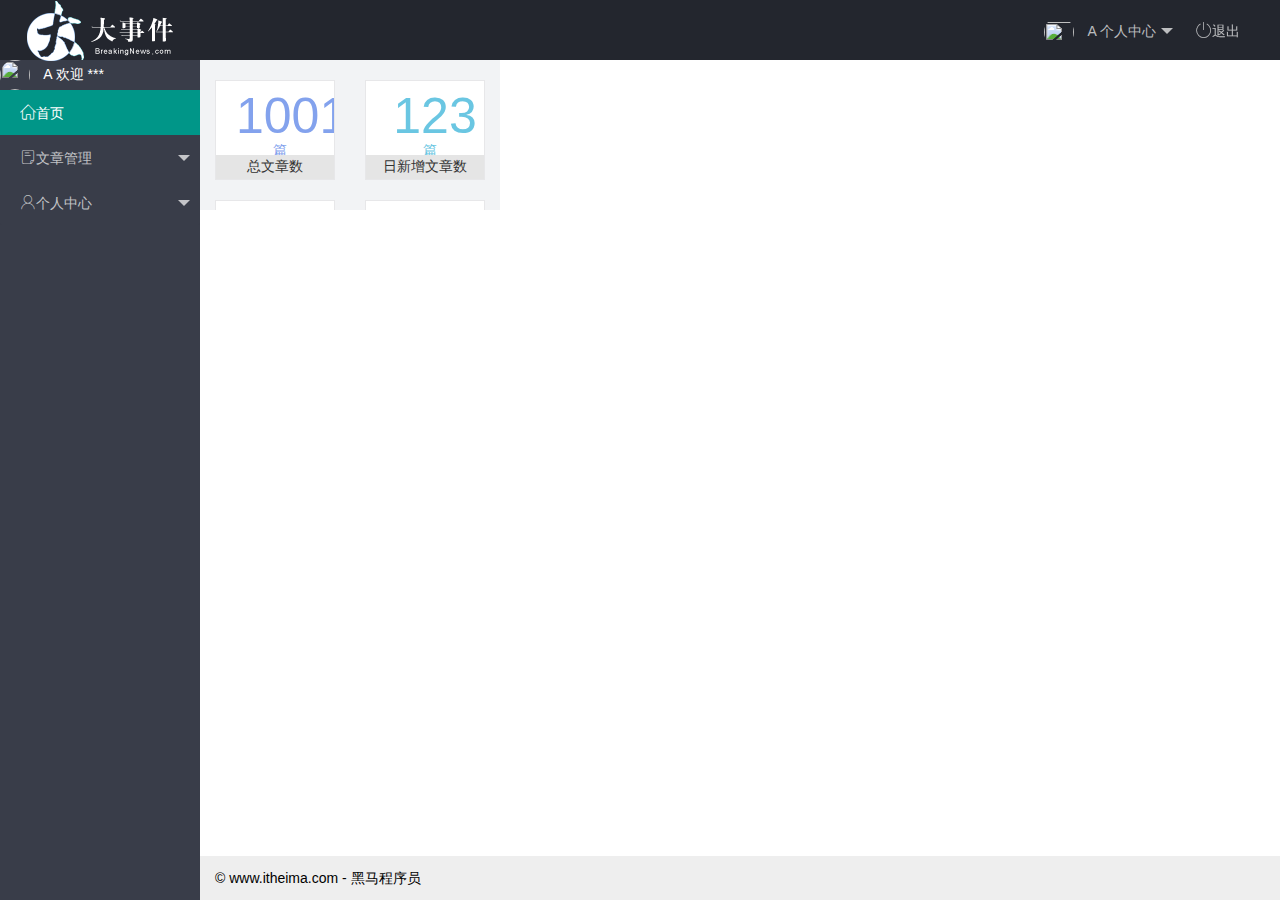
==== index.html @ a9402f58 "全部添加" ====
<!DOCTYPE html>
<html lang="en">
  <head>
    <meta charset="UTF-8" />
    <meta name="viewport" content="width=device-width, initial-scale=1.0" />
    <title>后台主页</title>
    <!-- 导入 layui 的样式表 -->
    <link rel="stylesheet" href="/assets/lib/layui/css/layui.css" />
    <!-- 导入第三方图标库 -->
    <link rel="stylesheet" href="/assets/fonts/iconfont.css" />
    <!-- 导入自己的样式表 -->
    <link rel="stylesheet" href="/assets/css/index.css" />
  </head>
  <body class="layui-layout-body">
    <div class="layui-layout layui-layout-admin">
      <div class="layui-header">
        <div class="layui-logo">
          <img src="/assets/images/logo.png" alt="" />
        </div>
        <!-- 头部区域（可配合layui已有的水平导航） -->
        <ul class="layui-nav layui-layout-right">
          <li class="layui-nav-item">
            <a href="javascript:;" class="userinfo">
              <img src="http://t.cn/RCzsdCq" class="layui-nav-img" />
              <span class="text-avatar">A</span>
              个人中心
            </a>
            <dl class="layui-nav-child">
              <dd><a href="">基本资料</a></dd>
              <dd><a href="">更换头像</a></dd>
              <dd><a href="">重置密码</a></dd>
            </dl>
          </li>
          <li class="layui-nav-item">
            <a href=""><span class="iconfont icon-tuichu"></span>退出</a>
          </li>
        </ul>
      </div>

      <div class="layui-side layui-bg-black">
        <div class="layui-side-scroll">
          <div class="userinfo">
            <img src="http://t.cn/RCzsdCq" class="layui-nav-img" />
            <span class="text-avatar">A</span>
            <span id="welcome">欢迎 ***</span>
          </div>
          <!-- 左侧导航区域（可配合layui已有的垂直导航） -->
          <ul class="layui-nav layui-nav-tree" lay-shrink="all">
            <li class="layui-nav-item layui-this">
              <a href="/home/dashboard.html" target="fm"><span class="iconfont icon-home"></span>首页</a>
            </li>
            <li class="layui-nav-item">
              <a class="" href="javascript:;"><span class="iconfont icon-16"></span>文章管理</a>
              <dl class="layui-nav-child">
                <dd>
                  <a href="javascript:;"><i class="layui-icon layui-icon-app"></i>文章类别</a>
                </dd>
                <dd>
                  <a href="javascript:;"><i class="layui-icon layui-icon-app"></i>文章列表</a>
                </dd>
                <dd>
                  <a href="javascript:;"><i class="layui-icon layui-icon-app"></i>发布文章</a>
                </dd>
              </dl>
            </li>
            <li class="layui-nav-item">
              <a href="javascript:;"><span class="iconfont icon-user"></span>个人中心</a>
              <dl class="layui-nav-child">
                <dd>
                  <a href="javascript:;"><i class="layui-icon layui-icon-app"></i>基本资料</a>
                </dd>
                <dd>
                  <a href="javascript:;"><i class="layui-icon layui-icon-app"></i>更换头像</a>
                </dd>
                <dd>
                  <a href="javascript:;"><i class="layui-icon layui-icon-app"></i>重置密码</a>
                </dd>
              </dl>
            </li>
          </ul>
        </div>
      </div>

      <div class="layui-body">
        <!-- 内容主体区域 -->
        <iframe name="fm" src="/home/dashboard.html" frameborder="0"></iframe>
      </div>

      <div class="layui-footer">
        <!-- 底部固定区域 -->
        © www.itheima.com - 黑马程序员
      </div>
    </div>
    <!-- 导入 layui 的JS文件 -->
    <script src="/assets/lib/layui/layui.all.js"></script>
  </body>
</html>
---- assets/lib/layui/css/layui.css ----
/** layui-v2.5.5 MIT License By https://www.layui.com */
 .layui-inline,img{display:inline-block;vertical-align:middle}h1,h2,h3,h4,h5,h6{font-weight:400}.layui-edge,.layui-header,.layui-inline,.layui-main{position:relative}.layui-body,.layui-edge,.layui-elip{overflow:hidden}.layui-btn,.layui-edge,.layui-inline,img{vertical-align:middle}.layui-btn,.layui-disabled,.layui-icon,.layui-unselect{-moz-user-select:none;-webkit-user-select:none;-ms-user-select:none}.layui-elip,.layui-form-checkbox span,.layui-form-pane .layui-form-label{text-overflow:ellipsis;white-space:nowrap}.layui-breadcrumb,.layui-tree-btnGroup{visibility:hidden}blockquote,body,button,dd,div,dl,dt,form,h1,h2,h3,h4,h5,h6,input,li,ol,p,pre,td,textarea,th,ul{margin:0;padding:0;-webkit-tap-highlight-color:rgba(0,0,0,0)}a:active,a:hover{outline:0}img{border:none}li{list-style:none}table{border-collapse:collapse;border-spacing:0}h4,h5,h6{font-size:100%}button,input,optgroup,option,select,textarea{font-family:inherit;font-size:inherit;font-style:inherit;font-weight:inherit;outline:0}pre{white-space:pre-wrap;white-space:-moz-pre-wrap;white-space:-pre-wrap;white-space:-o-pre-wrap;word-wrap:break-word}body{line-height:24px;font:14px Helvetica Neue,Helvetica,PingFang SC,Tahoma,Arial,sans-serif}hr{height:1px;margin:10px 0;border:0;clear:both}a{color:#333;text-decoration:none}a:hover{color:#777}a cite{font-style:normal;*cursor:pointer}.layui-border-box,.layui-border-box *{box-sizing:border-box}.layui-box,.layui-box *{box-sizing:content-box}.layui-clear{clear:both;*zoom:1}.layui-clear:after{content:'\20';clear:both;*zoom:1;display:block;height:0}.layui-inline{*display:inline;*zoom:1}.layui-edge{display:inline-block;width:0;height:0;border-width:6px;border-style:dashed;border-color:transparent}.layui-edge-top{top:-4px;border-bottom-color:#999;border-bottom-style:solid}.layui-edge-right{border-left-color:#999;border-left-style:solid}.layui-edge-bottom{top:2px;border-top-color:#999;border-top-style:solid}.layui-edge-left{border-right-color:#999;border-right-style:solid}.layui-disabled,.layui-disabled:hover{color:#d2d2d2!important;cursor:not-allowed!important}.layui-circle{border-radius:100%}.layui-show{display:block!important}.layui-hide{display:none!important}@font-face{font-family:layui-icon;src:url(../font/iconfont.eot?v=250);src:url(../font/iconfont.eot?v=250#iefix) format('embedded-opentype'),url(../font/iconfont.woff2?v=250) format('woff2'),url(../font/iconfont.woff?v=250) format('woff'),url(../font/iconfont.ttf?v=250) format('truetype'),url(../font/iconfont.svg?v=250#layui-icon) format('svg')}.layui-icon{font-family:layui-icon!important;font-size:16px;font-style:normal;-webkit-font-smoothing:antialiased;-moz-osx-font-smoothing:grayscale}.layui-icon-reply-fill:before{content:"\e611"}.layui-icon-set-fill:before{content:"\e614"}.layui-icon-menu-fill:before{content:"\e60f"}.layui-icon-search:before{content:"\e615"}.layui-icon-share:before{content:"\e641"}.layui-icon-set-sm:before{content:"\e620"}.layui-icon-engine:before{content:"\e628"}.layui-icon-close:before{content:"\1006"}.layui-icon-close-fill:before{content:"\1007"}.layui-icon-chart-screen:before{content:"\e629"}.layui-icon-star:before{content:"\e600"}.layui-icon-circle-dot:before{content:"\e617"}.layui-icon-chat:before{content:"\e606"}.layui-icon-release:before{content:"\e609"}.layui-icon-list:before{content:"\e60a"}.layui-icon-chart:before{content:"\e62c"}.layui-icon-ok-circle:before{content:"\1005"}.layui-icon-layim-theme:before{content:"\e61b"}.layui-icon-table:before{content:"\e62d"}.layui-icon-right:before{content:"\e602"}.layui-icon-left:before{content:"\e603"}.layui-icon-cart-simple:before{content:"\e698"}.layui-icon-face-cry:before{content:"\e69c"}.layui-icon-face-smile:before{content:"\e6af"}.layui-icon-survey:before{content:"\e6b2"}.layui-icon-tree:before{content:"\e62e"}.layui-icon-upload-circle:before{content:"\e62f"}.layui-icon-add-circle:before{content:"\e61f"}.layui-icon-download-circle:before{content:"\e601"}.layui-icon-templeate-1:before{content:"\e630"}.layui-icon-util:before{content:"\e631"}.layui-icon-face-surprised:before{content:"\e664"}.layui-icon-edit:before{content:"\e642"}.layui-icon-speaker:before{content:"\e645"}.layui-icon-down:before{content:"\e61a"}.layui-icon-file:before{content:"\e621"}.layui-icon-layouts:before{content:"\e632"}.layui-icon-rate-half:before{content:"\e6c9"}.layui-icon-add-circle-fine:before{content:"\e608"}.layui-icon-prev-circle:before{content:"\e633"}.layui-icon-read:before{content:"\e705"}.layui-icon-404:before{content:"\e61c"}.layui-icon-carousel:before{content:"\e634"}.layui-icon-help:before{content:"\e607"}.layui-icon-code-circle:before{content:"\e635"}.layui-icon-water:before{content:"\e636"}.layui-icon-username:before{content:"\e66f"}.layui-icon-find-fill:before{content:"\e670"}.layui-icon-about:before{content:"\e60b"}.layui-icon-location:before{content:"\e715"}.layui-icon-up:before{content:"\e619"}.layui-icon-pause:before{content:"\e651"}.layui-icon-date:before{content:"\e637"}.layui-icon-layim-uploadfile:before{content:"\e61d"}.layui-icon-delete:before{content:"\e640"}.layui-icon-play:before{content:"\e652"}.layui-icon-top:before{content:"\e604"}.layui-icon-friends:before{content:"\e612"}.layui-icon-refresh-3:before{content:"\e9aa"}.layui-icon-ok:before{content:"\e605"}.layui-icon-layer:before{content:"\e638"}.layui-icon-face-smile-fine:before{content:"\e60c"}.layui-icon-dollar:before{content:"\e659"}.layui-icon-group:before{content:"\e613"}.layui-icon-layim-download:before{content:"\e61e"}.layui-icon-picture-fine:before{content:"\e60d"}.layui-icon-link:before{content:"\e64c"}.layui-icon-diamond:before{content:"\e735"}.layui-icon-log:before{content:"\e60e"}.layui-icon-rate-solid:before{content:"\e67a"}.layui-icon-fonts-del:before{content:"\e64f"}.layui-icon-unlink:before{content:"\e64d"}.layui-icon-fonts-clear:before{content:"\e639"}.layui-icon-triangle-r:before{content:"\e623"}.layui-icon-circle:before{content:"\e63f"}.layui-icon-radio:before{content:"\e643"}.layui-icon-align-center:before{content:"\e647"}.layui-icon-align-right:before{content:"\e648"}.layui-icon-align-left:before{content:"\e649"}.layui-icon-loading-1:before{content:"\e63e"}.layui-icon-return:before{content:"\e65c"}.layui-icon-fonts-strong:before{content:"\e62b"}.layui-icon-upload:before{content:"\e67c"}.layui-icon-dialogue:before{content:"\e63a"}.layui-icon-video:before{content:"\e6ed"}.layui-icon-headset:before{content:"\e6fc"}.layui-icon-cellphone-fine:before{content:"\e63b"}.layui-icon-add-1:before{content:"\e654"}.layui-icon-face-smile-b:before{content:"\e650"}.layui-icon-fonts-html:before{content:"\e64b"}.layui-icon-form:before{content:"\e63c"}.layui-icon-cart:before{content:"\e657"}.layui-icon-camera-fill:before{content:"\e65d"}.layui-icon-tabs:before{content:"\e62a"}.layui-icon-fonts-code:before{content:"\e64e"}.layui-icon-fire:before{content:"\e756"}.layui-icon-set:before{content:"\e716"}.layui-icon-fonts-u:before{content:"\e646"}.layui-icon-triangle-d:before{content:"\e625"}.layui-icon-tips:before{content:"\e702"}.layui-icon-picture:before{content:"\e64a"}.layui-icon-more-vertical:before{content:"\e671"}.layui-icon-flag:before{content:"\e66c"}.layui-icon-loading:before{content:"\e63d"}.layui-icon-fonts-i:before{content:"\e644"}.layui-icon-refresh-1:before{content:"\e666"}.layui-icon-rmb:before{content:"\e65e"}.layui-icon-home:before{content:"\e68e"}.layui-icon-user:before{content:"\e770"}.layui-icon-notice:before{content:"\e667"}.layui-icon-login-weibo:before{content:"\e675"}.layui-icon-voice:before{content:"\e688"}.layui-icon-upload-drag:before{content:"\e681"}.layui-icon-login-qq:before{content:"\e676"}.layui-icon-snowflake:before{content:"\e6b1"}.layui-icon-file-b:before{content:"\e655"}.layui-icon-template:before{content:"\e663"}.layui-icon-auz:before{content:"\e672"}.layui-icon-console:before{content:"\e665"}.layui-icon-app:before{content:"\e653"}.layui-icon-prev:before{content:"\e65a"}.layui-icon-website:before{content:"\e7ae"}.layui-icon-next:before{content:"\e65b"}.layui-icon-component:before{content:"\e857"}.layui-icon-more:before{content:"\e65f"}.layui-icon-login-wechat:before{content:"\e677"}.layui-icon-shrink-right:before{content:"\e668"}.layui-icon-spread-left:before{content:"\e66b"}.layui-icon-camera:before{content:"\e660"}.layui-icon-note:before{content:"\e66e"}.layui-icon-refresh:before{content:"\e669"}.layui-icon-female:before{content:"\e661"}.layui-icon-male:before{content:"\e662"}.layui-icon-password:before{content:"\e673"}.layui-icon-senior:before{content:"\e674"}.layui-icon-theme:before{content:"\e66a"}.layui-icon-tread:before{content:"\e6c5"}.layui-icon-praise:before{content:"\e6c6"}.layui-icon-star-fill:before{content:"\e658"}.layui-icon-rate:before{content:"\e67b"}.layui-icon-template-1:before{content:"\e656"}.layui-icon-vercode:before{content:"\e679"}.layui-icon-cellphone:before{content:"\e678"}.layui-icon-screen-full:before{content:"\e622"}.layui-icon-screen-restore:before{content:"\e758"}.layui-icon-cols:before{content:"\e610"}.layui-icon-export:before{content:"\e67d"}.layui-icon-print:before{content:"\e66d"}.layui-icon-slider:before{content:"\e714"}.layui-icon-addition:before{content:"\e624"}.layui-icon-subtraction:before{content:"\e67e"}.layui-icon-service:before{content:"\e626"}.layui-icon-transfer:before{content:"\e691"}.layui-main{width:1140px;margin:0 auto}.layui-header{z-index:1000;height:60px}.layui-header a:hover{transition:all .5s;-webkit-transition:all .5s}.layui-side{position:fixed;left:0;top:0;bottom:0;z-index:999;width:200px;overflow-x:hidden}.layui-side-scroll{position:relative;width:220px;height:100%;overflow-x:hidden}.layui-body{position:absolute;left:200px;right:0;top:0;bottom:0;z-index:998;width:auto;overflow-y:auto;box-sizing:border-box}.layui-layout-body{overflow:hidden}.layui-layout-admin .layui-header{background-color:#23262E}.layui-layout-admin .layui-side{top:60px;width:200px;overflow-x:hidden}.layui-layout-admin .layui-body{position:fixed;top:60px;bottom:44px}.layui-layout-admin .layui-main{width:auto;margin:0 15px}.layui-layout-admin .layui-footer{position:fixed;left:200px;right:0;bottom:0;height:44px;line-height:44px;padding:0 15px;background-color:#eee}.layui-layout-admin .layui-logo{position:absolute;left:0;top:0;width:200px;height:100%;line-height:60px;text-align:center;color:#009688;font-size:16px}.layui-layout-admin .layui-header .layui-nav{background:0 0}.layui-layout-left{position:absolute!important;left:200px;top:0}.layui-layout-right{position:absolute!important;right:0;top:0}.layui-container{position:relative;margin:0 auto;padding:0 15px;box-sizing:border-box}.layui-fluid{position:relative;margin:0 auto;padding:0 15px}.layui-row:after,.layui-row:before{content:'';display:block;clear:both}.layui-col-lg1,.layui-col-lg10,.layui-col-lg11,.layui-col-lg12,.layui-col-lg2,.layui-col-lg3,.layui-col-lg4,.layui-col-lg5,.layui-col-lg6,.layui-col-lg7,.layui-col-lg8,.layui-col-lg9,.layui-col-md1,.layui-col-md10,.layui-col-md11,.layui-col-md12,.layui-col-md2,.layui-col-md3,.layui-col-md4,.layui-col-md5,.layui-col-md6,.layui-col-md7,.layui-col-md8,.layui-col-md9,.layui-col-sm1,.layui-col-sm10,.layui-col-sm11,.layui-col-sm12,.layui-col-sm2,.layui-col-sm3,.layui-col-sm4,.layui-col-sm5,.layui-col-sm6,.layui-col-sm7,.layui-col-sm8,.layui-col-sm9,.layui-col-xs1,.layui-col-xs10,.layui-col-xs11,.layui-col-xs12,.layui-col-xs2,.layui-col-xs3,.layui-col-xs4,.layui-col-xs5,.layui-col-xs6,.layui-col-xs7,.layui-col-xs8,.layui-col-xs9{position:relative;display:block;box-sizing:border-box}.layui-col-xs1,.layui-col-xs10,.layui-col-xs11,.layui-col-xs12,.layui-col-xs2,.layui-col-xs3,.layui-col-xs4,.layui-col-xs5,.layui-col-xs6,.layui-col-xs7,.layui-col-xs8,.layui-col-xs9{float:left}.layui-col-xs1{width:8.33333333%}.layui-col-xs2{width:16.66666667%}.layui-col-xs3{width:25%}.layui-col-xs4{width:33.33333333%}.layui-col-xs5{width:41.66666667%}.layui-col-xs6{width:50%}.layui-col-xs7{width:58.33333333%}.layui-col-xs8{width:66.66666667%}.layui-col-xs9{width:75%}.layui-col-xs10{width:83.33333333%}.layui-col-xs11{width:91.66666667%}.layui-col-xs12{width:100%}.layui-col-xs-offset1{margin-left:8.33333333%}.layui-col-xs-offset2{margin-left:16.66666667%}.layui-col-xs-offset3{margin-left:25%}.layui-col-xs-offset4{margin-left:33.33333333%}.layui-col-xs-offset5{margin-left:41.66666667%}.layui-col-xs-offset6{margin-left:50%}.layui-col-xs-offset7{margin-left:58.33333333%}.layui-col-xs-offset8{margin-left:66.66666667%}.layui-col-xs-offset9{margin-left:75%}.layui-col-xs-offset10{margin-left:83.33333333%}.layui-col-xs-offset11{margin-left:91.66666667%}.layui-col-xs-offset12{margin-left:100%}@media screen and (max-width:768px){.layui-hide-xs{display:none!important}.layui-show-xs-block{display:block!important}.layui-show-xs-inline{display:inline!important}.layui-show-xs-inline-block{display:inline-block!important}}@media screen and (min-width:768px){.layui-container{width:750px}.layui-hide-sm{display:none!important}.layui-show-sm-block{display:block!important}.layui-show-sm-inline{display:inline!important}.layui-show-sm-inline-block{display:inline-block!important}.layui-col-sm1,.layui-col-sm10,.layui-col-sm11,.layui-col-sm12,.layui-col-sm2,.layui-col-sm3,.layui-col-sm4,.layui-col-sm5,.layui-col-sm6,.layui-col-sm7,.layui-col-sm8,.layui-col-sm9{float:left}.layui-col-sm1{width:8.33333333%}.layui-col-sm2{width:16.66666667%}.layui-col-sm3{width:25%}.layui-col-sm4{width:33.33333333%}.layui-col-sm5{width:41.66666667%}.layui-col-sm6{width:50%}.layui-col-sm7{width:58.33333333%}.layui-col-sm8{width:66.66666667%}.layui-col-sm9{width:75%}.layui-col-sm10{width:83.33333333%}.layui-col-sm11{width:91.66666667%}.layui-col-sm12{width:100%}.layui-col-sm-offset1{margin-left:8.33333333%}.layui-col-sm-offset2{margin-left:16.66666667%}.layui-col-sm-offset3{margin-left:25%}.layui-col-sm-offset4{margin-left:33.33333333%}.layui-col-sm-offset5{margin-left:41.66666667%}.layui-col-sm-offset6{margin-left:50%}.layui-col-sm-offset7{margin-left:58.33333333%}.layui-col-sm-offset8{margin-left:66.66666667%}.layui-col-sm-offset9{margin-left:75%}.layui-col-sm-offset10{margin-left:83.33333333%}.layui-col-sm-offset11{margin-left:91.66666667%}.layui-col-sm-offset12{margin-left:100%}}@media screen and (min-width:992px){.layui-container{width:970px}.layui-hide-md{display:none!important}.layui-show-md-block{display:block!important}.layui-show-md-inline{display:inline!important}.layui-show-md-inline-block{display:inline-block!important}.layui-col-md1,.layui-col-md10,.layui-col-md11,.layui-col-md12,.layui-col-md2,.layui-col-md3,.layui-col-md4,.layui-col-md5,.layui-col-md6,.layui-col-md7,.layui-col-md8,.layui-col-md9{float:left}.layui-col-md1{width:8.33333333%}.layui-col-md2{width:16.66666667%}.layui-col-md3{width:25%}.layui-col-md4{width:33.33333333%}.layui-col-md5{width:41.66666667%}.layui-col-md6{width:50%}.layui-col-md7{width:58.33333333%}.layui-col-md8{width:66.66666667%}.layui-col-md9{width:75%}.layui-col-md10{width:83.33333333%}.layui-col-md11{width:91.66666667%}.layui-col-md12{width:100%}.layui-col-md-offset1{margin-left:8.33333333%}.layui-col-md-offset2{margin-left:16.66666667%}.layui-col-md-offset3{margin-left:25%}.layui-col-md-offset4{margin-left:33.33333333%}.layui-col-md-offset5{margin-left:41.66666667%}.layui-col-md-offset6{margin-left:50%}.layui-col-md-offset7{margin-left:58.33333333%}.layui-col-md-offset8{margin-left:66.66666667%}.layui-col-md-offset9{margin-left:75%}.layui-col-md-offset10{margin-left:83.33333333%}.layui-col-md-offset11{margin-left:91.66666667%}.layui-col-md-offset12{margin-left:100%}}@media screen and (min-width:1200px){.layui-container{width:1170px}.layui-hide-lg{display:none!important}.layui-show-lg-block{display:block!important}.layui-show-lg-inline{display:inline!important}.layui-show-lg-inline-block{display:inline-block!important}.layui-col-lg1,.layui-col-lg10,.layui-col-lg11,.layui-col-lg12,.layui-col-lg2,.layui-col-lg3,.layui-col-lg4,.layui-col-lg5,.layui-col-lg6,.layui-col-lg7,.layui-col-lg8,.layui-col-lg9{float:left}.layui-col-lg1{width:8.33333333%}.layui-col-lg2{width:16.66666667%}.layui-col-lg3{width:25%}.layui-col-lg4{width:33.33333333%}.layui-col-lg5{width:41.66666667%}.layui-col-lg6{width:50%}.layui-col-lg7{width:58.33333333%}.layui-col-lg8{width:66.66666667%}.layui-col-lg9{width:75%}.layui-col-lg10{width:83.33333333%}.layui-col-lg11{width:91.66666667%}.layui-col-lg12{width:100%}.layui-col-lg-offset1{margin-left:8.33333333%}.layui-col-lg-offset2{margin-left:16.66666667%}.layui-col-lg-offset3{margin-left:25%}.layui-col-lg-offset4{margin-left:33.33333333%}.layui-col-lg-offset5{margin-left:41.66666667%}.layui-col-lg-offset6{margin-left:50%}.layui-col-lg-offset7{margin-left:58.33333333%}.layui-col-lg-offset8{margin-left:66.66666667%}.layui-col-lg-offset9{margin-left:75%}.layui-col-lg-offset10{margin-left:83.33333333%}.layui-col-lg-offset11{margin-left:91.66666667%}.layui-col-lg-offset12{margin-left:100%}}.layui-col-space1{margin:-.5px}.layui-col-space1>*{padding:.5px}.layui-col-space3{margin:-1.5px}.layui-col-space3>*{padding:1.5px}.layui-col-space5{margin:-2.5px}.layui-col-space5>*{padding:2.5px}.layui-col-space8{margin:-3.5px}.layui-col-space8>*{padding:3.5px}.layui-col-space10{margin:-5px}.layui-col-space10>*{padding:5px}.layui-col-space12{margin:-6px}.layui-col-space12>*{padding:6px}.layui-col-space15{margin:-7.5px}.layui-col-space15>*{padding:7.5px}.layui-col-space18{margin:-9px}.layui-col-space18>*{padding:9px}.layui-col-space20{margin:-10px}.layui-col-space20>*{padding:10px}.layui-col-space22{margin:-11px}.layui-col-space22>*{padding:11px}.layui-col-space25{margin:-12.5px}.layui-col-space25>*{padding:12.5px}.layui-col-space30{margin:-15px}.layui-col-space30>*{padding:15px}.layui-btn,.layui-input,.layui-select,.layui-textarea,.layui-upload-button{outline:0;-webkit-appearance:none;transition:all .3s;-webkit-transition:all .3s;box-sizing:border-box}.layui-elem-quote{margin-bottom:10px;padding:15px;line-height:22px;border-left:5px solid #009688;border-radius:0 2px 2px 0;background-color:#f2f2f2}.layui-quote-nm{border-style:solid;border-width:1px 1px 1px 5px;background:0 0}.layui-elem-field{margin-bottom:10px;padding:0;border-width:1px;border-style:solid}.layui-elem-field legend{margin-left:20px;padding:0 10px;font-size:20px;font-weight:300}.layui-field-title{margin:10px 0 20px;border-width:1px 0 0}.layui-field-box{padding:10px 15px}.layui-field-title .layui-field-box{padding:10px 0}.layui-progress{position:relative;height:6px;border-radius:20px;background-color:#e2e2e2}.layui-progress-bar{position:absolute;left:0;top:0;width:0;max-width:100%;height:6px;border-radius:20px;text-align:right;background-color:#5FB878;transition:all .3s;-webkit-transition:all .3s}.layui-progress-big,.layui-progress-big .layui-progress-bar{height:18px;line-height:18px}.layui-progress-text{position:relative;top:-20px;line-height:18px;font-size:12px;color:#666}.layui-progress-big .layui-progress-text{position:static;padding:0 10px;color:#fff}.layui-collapse{border-width:1px;border-style:solid;border-radius:2px}.layui-colla-content,.layui-colla-item{border-top-width:1px;border-top-style:solid}.layui-colla-item:first-child{border-top:none}.layui-colla-title{position:relative;height:42px;line-height:42px;padding:0 15px 0 35px;color:#333;background-color:#f2f2f2;cursor:pointer;font-size:14px;overflow:hidden}.layui-colla-content{display:none;padding:10px 15px;line-height:22px;color:#666}.layui-colla-icon{position:absolute;left:15px;top:0;font-size:14px}.layui-card{margin-bottom:15px;border-radius:2px;background-color:#fff;box-shadow:0 1px 2px 0 rgba(0,0,0,.05)}.layui-card:last-child{margin-bottom:0}.layui-card-header{position:relative;height:42px;line-height:42px;padding:0 15px;border-bottom:1px solid #f6f6f6;color:#333;border-radius:2px 2px 0 0;font-size:14px}.layui-bg-black,.layui-bg-blue,.layui-bg-cyan,.layui-bg-green,.layui-bg-orange,.layui-bg-red{color:#fff!important}.layui-card-body{position:relative;padding:10px 15px;line-height:24px}.layui-card-body[pad15]{padding:15px}.layui-card-body[pad20]{padding:20px}.layui-card-body .layui-table{margin:5px 0}.layui-card .layui-tab{margin:0}.layui-panel-window{position:relative;padding:15px;border-radius:0;border-top:5px solid #E6E6E6;background-color:#fff}.layui-auxiliar-moving{position:fixed;left:0;right:0;top:0;bottom:0;width:100%;height:100%;background:0 0;z-index:9999999999}.layui-form-label,.layui-form-mid,.layui-form-select,.layui-input-block,.layui-input-inline,.layui-textarea{position:relative}.layui-bg-red{background-color:#FF5722!important}.layui-bg-orange{background-color:#FFB800!important}.layui-bg-green{background-color:#009688!important}.layui-bg-cyan{background-color:#2F4056!important}.layui-bg-blue{background-color:#1E9FFF!important}.layui-bg-black{background-color:#393D49!important}.layui-bg-gray{background-color:#eee!important;color:#666!important}.layui-badge-rim,.layui-colla-content,.layui-colla-item,.layui-collapse,.layui-elem-field,.layui-form-pane .layui-form-item[pane],.layui-form-pane .layui-form-label,.layui-input,.layui-layedit,.layui-layedit-tool,.layui-quote-nm,.layui-select,.layui-tab-bar,.layui-tab-card,.layui-tab-title,.layui-tab-title .layui-this:after,.layui-textarea{border-color:#e6e6e6}.layui-timeline-item:before,hr{background-color:#e6e6e6}.layui-text{line-height:22px;font-size:14px;color:#666}.layui-text h1,.layui-text h2,.layui-text h3{font-weight:500;color:#333}.layui-text h1{font-size:30px}.layui-text h2{font-size:24px}.layui-text h3{font-size:18px}.layui-text a:not(.layui-btn){color:#01AAED}.layui-text a:not(.layui-btn):hover{text-decoration:underline}.layui-text ul{padding:5px 0 5px 15px}.layui-text ul li{margin-top:5px;list-style-type:disc}.layui-text em,.layui-word-aux{color:#999!important;padding:0 5px!important}.layui-btn{display:inline-block;height:38px;line-height:38px;padding:0 18px;background-color:#009688;color:#fff;white-space:nowrap;text-align:center;font-size:14px;border:none;border-radius:2px;cursor:pointer}.layui-btn:hover{opacity:.8;filter:alpha(opacity=80);color:#fff}.layui-btn:active{opacity:1;filter:alpha(opacity=100)}.layui-btn+.layui-btn{margin-left:10px}.layui-btn-container{font-size:0}.layui-btn-container .layui-btn{margin-right:10px;margin-bottom:10px}.layui-btn-container .layui-btn+.layui-btn{margin-left:0}.layui-table .layui-btn-container .layui-btn{margin-bottom:9px}.layui-btn-radius{border-radius:100px}.layui-btn .layui-icon{margin-right:3px;font-size:18px;vertical-align:bottom;vertical-align:middle\9}.layui-btn-primary{border:1px solid #C9C9C9;background-color:#fff;color:#555}.layui-btn-primary:hover{border-color:#009688;color:#333}.layui-btn-normal{background-color:#1E9FFF}.layui-btn-warm{background-color:#FFB800}.layui-btn-danger{background-color:#FF5722}.layui-btn-checked{background-color:#5FB878}.layui-btn-disabled,.layui-btn-disabled:active,.layui-btn-disabled:hover{border:1px solid #e6e6e6;background-color:#FBFBFB;color:#C9C9C9;cursor:not-allowed;opacity:1}.layui-btn-lg{height:44px;line-height:44px;padding:0 25px;font-size:16px}.layui-btn-sm{height:30px;line-height:30px;padding:0 10px;font-size:12px}.layui-btn-sm i{font-size:16px!important}.layui-btn-xs{height:22px;line-height:22px;padding:0 5px;font-size:12px}.layui-btn-xs i{font-size:14px!important}.layui-btn-group{display:inline-block;vertical-align:middle;font-size:0}.layui-btn-group .layui-btn{margin-left:0!important;margin-right:0!important;border-left:1px solid rgba(255,255,255,.5);border-radius:0}.layui-btn-group .layui-btn-primary{border-left:none}.layui-btn-group .layui-btn-primary:hover{border-color:#C9C9C9;color:#009688}.layui-btn-group .layui-btn:first-child{border-left:none;border-radius:2px 0 0 2px}.layui-btn-group .layui-btn-primary:first-child{border-left:1px solid #c9c9c9}.layui-btn-group .layui-btn:last-child{border-radius:0 2px 2px 0}.layui-btn-group .layui-btn+.layui-btn{margin-left:0}.layui-btn-group+.layui-btn-group{margin-left:10px}.layui-btn-fluid{width:100%}.layui-input,.layui-select,.layui-textarea{height:38px;line-height:1.3;line-height:38px\9;border-width:1px;border-style:solid;background-color:#fff;border-radius:2px}.layui-input::-webkit-input-placeholder,.layui-select::-webkit-input-placeholder,.layui-textarea::-webkit-input-placeholder{line-height:1.3}.layui-input,.layui-textarea{display:block;width:100%;padding-left:10px}.layui-input:hover,.layui-textarea:hover{border-color:#D2D2D2!important}.layui-input:focus,.layui-textarea:focus{border-color:#C9C9C9!important}.layui-textarea{min-height:100px;height:auto;line-height:20px;padding:6px 10px;resize:vertical}.layui-select{padding:0 10px}.layui-form input[type=checkbox],.layui-form input[type=radio],.layui-form select{display:none}.layui-form [lay-ignore]{display:initial}.layui-form-item{margin-bottom:15px;clear:both;*zoom:1}.layui-form-item:after{content:'\20';clear:both;*zoom:1;display:block;height:0}.layui-form-label{float:left;display:block;padding:9px 15px;width:80px;font-weight:400;line-height:20px;text-align:right}.layui-form-label-col{display:block;float:none;padding:9px 0;line-height:20px;text-align:left}.layui-form-item .layui-inline{margin-bottom:5px;margin-right:10px}.layui-input-block{margin-left:110px;min-height:36px}.layui-input-inline{display:inline-block;vertical-align:middle}.layui-form-item .layui-input-inline{float:left;width:190px;margin-right:10px}.layui-form-text .layui-input-inline{width:auto}.layui-form-mid{float:left;display:block;padding:9px 0!important;line-height:20px;margin-right:10px}.layui-form-danger+.layui-form-select .layui-input,.layui-form-danger:focus{border-color:#FF5722!important}.layui-form-select .layui-input{padding-right:30px;cursor:pointer}.layui-form-select .layui-edge{position:absolute;right:10px;top:50%;margin-top:-3px;cursor:pointer;border-width:6px;border-top-color:#c2c2c2;border-top-style:solid;transition:all .3s;-webkit-transition:all .3s}.layui-form-select dl{display:none;position:absolute;left:0;top:42px;padding:5px 0;z-index:899;min-width:100%;border:1px solid #d2d2d2;max-height:300px;overflow-y:auto;background-color:#fff;border-radius:2px;box-shadow:0 2px 4px rgba(0,0,0,.12);box-sizing:border-box}.layui-form-select dl dd,.layui-form-select dl dt{padding:0 10px;line-height:36px;white-space:nowrap;overflow:hidden;text-overflow:ellipsis}.layui-form-select dl dt{font-size:12px;color:#999}.layui-form-select dl dd{cursor:pointer}.layui-form-select dl dd:hover{background-color:#f2f2f2;-webkit-transition:.5s all;transition:.5s all}.layui-form-select .layui-select-group dd{padding-left:20px}.layui-form-select dl dd.layui-select-tips{padding-left:10px!important;color:#999}.layui-form-select dl dd.layui-this{background-color:#5FB878;color:#fff}.layui-form-checkbox,.layui-form-select dl dd.layui-disabled{background-color:#fff}.layui-form-selected dl{display:block}.layui-form-checkbox,.layui-form-checkbox *,.layui-form-switch{display:inline-block;vertical-align:middle}.layui-form-selected .layui-edge{margin-top:-9px;-webkit-transform:rotate(180deg);transform:rotate(180deg);margin-top:-3px\9}:root .layui-form-selected .layui-edge{margin-top:-9px\0/IE9}.layui-form-selectup dl{top:auto;bottom:42px}.layui-select-none{margin:5px 0;text-align:center;color:#999}.layui-select-disabled .layui-disabled{border-color:#eee!important}.layui-select-disabled .layui-edge{border-top-color:#d2d2d2}.layui-form-checkbox{position:relative;height:30px;line-height:30px;margin-right:10px;padding-right:30px;cursor:pointer;font-size:0;-webkit-transition:.1s linear;transition:.1s linear;box-sizing:border-box}.layui-form-checkbox span{padding:0 10px;height:100%;font-size:14px;border-radius:2px 0 0 2px;background-color:#d2d2d2;color:#fff;overflow:hidden}.layui-form-checkbox:hover span{background-color:#c2c2c2}.layui-form-checkbox i{position:absolute;right:0;top:0;width:30px;height:28px;border:1px solid #d2d2d2;border-left:none;border-radius:0 2px 2px 0;color:#fff;font-size:20px;text-align:center}.layui-form-checkbox:hover i{border-color:#c2c2c2;color:#c2c2c2}.layui-form-checked,.layui-form-checked:hover{border-color:#5FB878}.layui-form-checked span,.layui-form-checked:hover span{background-color:#5FB878}.layui-form-checked i,.layui-form-checked:hover i{color:#5FB878}.layui-form-item .layui-form-checkbox{margin-top:4px}.layui-form-checkbox[lay-skin=primary]{height:auto!important;line-height:normal!important;min-width:18px;min-height:18px;border:none!important;margin-right:0;padding-left:28px;padding-right:0;background:0 0}.layui-form-checkbox[lay-skin=primary] span{padding-left:0;padding-right:15px;line-height:18px;background:0 0;color:#666}.layui-form-checkbox[lay-skin=primary] i{right:auto;left:0;width:16px;height:16px;line-height:16px;border:1px solid #d2d2d2;font-size:12px;border-radius:2px;background-color:#fff;-webkit-transition:.1s linear;transition:.1s linear}.layui-form-checkbox[lay-skin=primary]:hover i{border-color:#5FB878;color:#fff}.layui-form-checked[lay-skin=primary] i{border-color:#5FB878!important;background-color:#5FB878;color:#fff}.layui-checkbox-disbaled[lay-skin=primary] span{background:0 0!important;color:#c2c2c2}.layui-checkbox-disbaled[lay-skin=primary]:hover i{border-color:#d2d2d2}.layui-form-item .layui-form-checkbox[lay-skin=primary]{margin-top:10px}.layui-form-switch{position:relative;height:22px;line-height:22px;min-width:35px;padding:0 5px;margin-top:8px;border:1px solid #d2d2d2;border-radius:20px;cursor:pointer;background-color:#fff;-webkit-transition:.1s linear;transition:.1s linear}.layui-form-switch i{position:absolute;left:5px;top:3px;width:16px;height:16px;border-radius:20px;background-color:#d2d2d2;-webkit-transition:.1s linear;transition:.1s linear}.layui-form-switch em{position:relative;top:0;width:25px;margin-left:21px;padding:0!important;text-align:center!important;color:#999!important;font-style:normal!important;font-size:12px}.layui-form-onswitch{border-color:#5FB878;background-color:#5FB878}.layui-checkbox-disbaled,.layui-checkbox-disbaled i{border-color:#e2e2e2!important}.layui-form-onswitch i{left:100%;margin-left:-21px;background-color:#fff}.layui-form-onswitch em{margin-left:5px;margin-right:21px;color:#fff!important}.layui-checkbox-disbaled span{background-color:#e2e2e2!important}.layui-checkbox-disbaled:hover i{color:#fff!important}[lay-radio]{display:none}.layui-form-radio,.layui-form-radio *{display:inline-block;vertical-align:middle}.layui-form-radio{line-height:28px;margin:6px 10px 0 0;padding-right:10px;cursor:pointer;font-size:0}.layui-form-radio *{font-size:14px}.layui-form-radio>i{margin-right:8px;font-size:22px;color:#c2c2c2}.layui-form-radio>i:hover,.layui-form-radioed>i{color:#5FB878}.layui-radio-disbaled>i{color:#e2e2e2!important}.layui-form-pane .layui-form-label{width:110px;padding:8px 15px;height:38px;line-height:20px;border-width:1px;border-style:solid;border-radius:2px 0 0 2px;text-align:center;background-color:#FBFBFB;overflow:hidden;box-sizing:border-box}.layui-form-pane .layui-input-inline{margin-left:-1px}.layui-form-pane .layui-input-block{margin-left:110px;left:-1px}.layui-form-pane .layui-input{border-radius:0 2px 2px 0}.layui-form-pane .layui-form-text .layui-form-label{float:none;width:100%;border-radius:2px;box-sizing:border-box;text-align:left}.layui-form-pane .layui-form-text .layui-input-inline{display:block;margin:0;top:-1px;clear:both}.layui-form-pane .layui-form-text .layui-input-block{margin:0;left:0;top:-1px}.layui-form-pane .layui-form-text .layui-textarea{min-height:100px;border-radius:0 0 2px 2px}.layui-form-pane .layui-form-checkbox{margin:4px 0 4px 10px}.layui-form-pane .layui-form-radio,.layui-form-pane .layui-form-switch{margin-top:6px;margin-left:10px}.layui-form-pane .layui-form-item[pane]{position:relative;border-width:1px;border-style:solid}.layui-form-pane .layui-form-item[pane] .layui-form-label{position:absolute;left:0;top:0;height:100%;border-width:0 1px 0 0}.layui-form-pane .layui-form-item[pane] .layui-input-inline{margin-left:110px}@media screen and (max-width:450px){.layui-form-item .layui-form-label{text-overflow:ellipsis;overflow:hidden;white-space:nowrap}.layui-form-item .layui-inline{display:block;margin-right:0;margin-bottom:20px;clear:both}.layui-form-item .layui-inline:after{content:'\20';clear:both;display:block;height:0}.layui-form-item .layui-input-inline{display:block;float:none;left:-3px;width:auto;margin:0 0 10px 112px}.layui-form-item .layui-input-inline+.layui-form-mid{margin-left:110px;top:-5px;padding:0}.layui-form-item .layui-form-checkbox{margin-right:5px;margin-bottom:5px}}.layui-layedit{border-width:1px;border-style:solid;border-radius:2px}.layui-layedit-tool{padding:3px 5px;border-bottom-width:1px;border-bottom-style:solid;font-size:0}.layedit-tool-fixed{position:fixed;top:0;border-top:1px solid #e2e2e2}.layui-layedit-tool .layedit-tool-mid,.layui-layedit-tool .layui-icon{display:inline-block;vertical-align:middle;text-align:center;font-size:14px}.layui-layedit-tool .layui-icon{position:relative;width:32px;height:30px;line-height:30px;margin:3px 5px;color:#777;cursor:pointer;border-radius:2px}.layui-layedit-tool .layui-icon:hover{color:#393D49}.layui-layedit-tool .layui-icon:active{color:#000}.layui-layedit-tool .layedit-tool-active{background-color:#e2e2e2;color:#000}.layui-layedit-tool .layui-disabled,.layui-layedit-tool .layui-disabled:hover{color:#d2d2d2;cursor:not-allowed}.layui-layedit-tool .layedit-tool-mid{width:1px;height:18px;margin:0 10px;background-color:#d2d2d2}.layedit-tool-html{width:50px!important;font-size:30px!important}.layedit-tool-b,.layedit-tool-code,.layedit-tool-help{font-size:16px!important}.layedit-tool-d,.layedit-tool-face,.layedit-tool-image,.layedit-tool-unlink{font-size:18px!important}.layedit-tool-image input{position:absolute;font-size:0;left:0;top:0;width:100%;height:100%;opacity:.01;filter:Alpha(opacity=1);cursor:pointer}.layui-layedit-iframe iframe{display:block;width:100%}#LAY_layedit_code{overflow:hidden}.layui-laypage{display:inline-block;*display:inline;*zoom:1;vertical-align:middle;margin:10px 0;font-size:0}.layui-laypage>a:first-child,.layui-laypage>a:first-child em{border-radius:2px 0 0 2px}.layui-laypage>a:last-child,.layui-laypage>a:last-child em{border-radius:0 2px 2px 0}.layui-laypage>:first-child{margin-left:0!important}.layui-laypage>:last-child{margin-right:0!important}.layui-laypage a,.layui-laypage button,.layui-laypage input,.layui-laypage select,.layui-laypage span{border:1px solid #e2e2e2}.layui-laypage a,.layui-laypage span{display:inline-block;*display:inline;*zoom:1;vertical-align:middle;padding:0 15px;height:28px;line-height:28px;margin:0 -1px 5px 0;background-color:#fff;color:#333;font-size:12px}.layui-flow-more a *,.layui-laypage input,.layui-table-view select[lay-ignore]{display:inline-block}.layui-laypage a:hover{color:#009688}.layui-laypage em{font-style:normal}.layui-laypage .layui-laypage-spr{color:#999;font-weight:700}.layui-laypage a{text-decoration:none}.layui-laypage .layui-laypage-curr{position:relative}.layui-laypage .layui-laypage-curr em{position:relative;color:#fff}.layui-laypage .layui-laypage-curr .layui-laypage-em{position:absolute;left:-1px;top:-1px;padding:1px;width:100%;height:100%;background-color:#009688}.layui-laypage-em{border-radius:2px}.layui-laypage-next em,.layui-laypage-prev em{font-family:Sim sun;font-size:16px}.layui-laypage .layui-laypage-count,.layui-laypage .layui-laypage-limits,.layui-laypage .layui-laypage-refresh,.layui-laypage .layui-laypage-skip{margin-left:10px;margin-right:10px;padding:0;border:none}.layui-laypage .layui-laypage-limits,.layui-laypage .layui-laypage-refresh{vertical-align:top}.layui-laypage .layui-laypage-refresh i{font-size:18px;cursor:pointer}.layui-laypage select{height:22px;padding:3px;border-radius:2px;cursor:pointer}.layui-laypage .layui-laypage-skip{height:30px;line-height:30px;color:#999}.layui-laypage button,.layui-laypage input{height:30px;line-height:30px;border-radius:2px;vertical-align:top;background-color:#fff;box-sizing:border-box}.layui-laypage input{width:40px;margin:0 10px;padding:0 3px;text-align:center}.layui-laypage input:focus,.layui-laypage select:focus{border-color:#009688!important}.layui-laypage button{margin-left:10px;padding:0 10px;cursor:pointer}.layui-table,.layui-table-view{margin:10px 0}.layui-flow-more{margin:10px 0;text-align:center;color:#999;font-size:14px}.layui-flow-more a{height:32px;line-height:32px}.layui-flow-more a *{vertical-align:top}.layui-flow-more a cite{padding:0 20px;border-radius:3px;background-color:#eee;color:#333;font-style:normal}.layui-flow-more a cite:hover{opacity:.8}.layui-flow-more a i{font-size:30px;color:#737383}.layui-table{width:100%;background-color:#fff;color:#666}.layui-table tr{transition:all .3s;-webkit-transition:all .3s}.layui-table th{text-align:left;font-weight:400}.layui-table tbody tr:hover,.layui-table thead tr,.layui-table-click,.layui-table-header,.layui-table-hover,.layui-table-mend,.layui-table-patch,.layui-table-tool,.layui-table-total,.layui-table-total tr,.layui-table[lay-even] tr:nth-child(even){background-color:#f2f2f2}.layui-table td,.layui-table th,.layui-table-col-set,.layui-table-fixed-r,.layui-table-grid-down,.layui-table-header,.layui-table-page,.layui-table-tips-main,.layui-table-tool,.layui-table-total,.layui-table-view,.layui-table[lay-skin=line],.layui-table[lay-skin=row]{border-width:1px;border-style:solid;border-color:#e6e6e6}.layui-table td,.layui-table th{position:relative;padding:9px 15px;min-height:20px;line-height:20px;font-size:14px}.layui-table[lay-skin=line] td,.layui-table[lay-skin=line] th{border-width:0 0 1px}.layui-table[lay-skin=row] td,.layui-table[lay-skin=row] th{border-width:0 1px 0 0}.layui-table[lay-skin=nob] td,.layui-table[lay-skin=nob] th{border:none}.layui-table img{max-width:100px}.layui-table[lay-size=lg] td,.layui-table[lay-size=lg] th{padding:15px 30px}.layui-table-view .layui-table[lay-size=lg] .layui-table-cell{height:40px;line-height:40px}.layui-table[lay-size=sm] td,.layui-table[lay-size=sm] th{font-size:12px;padding:5px 10px}.layui-table-view .layui-table[lay-size=sm] .layui-table-cell{height:20px;line-height:20px}.layui-table[lay-data]{display:none}.layui-table-box{position:relative;overflow:hidden}.layui-table-view .layui-table{position:relative;width:auto;margin:0}.layui-table-view .layui-table[lay-skin=line]{border-width:0 1px 0 0}.layui-table-view .layui-table[lay-skin=row]{border-width:0 0 1px}.layui-table-view .layui-table td,.layui-table-view .layui-table th{padding:5px 0;border-top:none;border-left:none}.layui-table-view .layui-table th.layui-unselect .layui-table-cell span{cursor:pointer}.layui-table-view .layui-table td{cursor:default}.layui-table-view .layui-table td[data-edit=text]{cursor:text}.layui-table-view .layui-form-checkbox[lay-skin=primary] i{width:18px;height:18px}.layui-table-view .layui-form-radio{line-height:0;padding:0}.layui-table-view .layui-form-radio>i{margin:0;font-size:20px}.layui-table-init{position:absolute;left:0;top:0;width:100%;height:100%;text-align:center;z-index:110}.layui-table-init .layui-icon{position:absolute;left:50%;top:50%;margin:-15px 0 0 -15px;font-size:30px;color:#c2c2c2}.layui-table-header{border-width:0 0 1px;overflow:hidden}.layui-table-header .layui-table{margin-bottom:-1px}.layui-table-tool .layui-inline[lay-event]{position:relative;width:26px;height:26px;padding:5px;line-height:16px;margin-right:10px;text-align:center;color:#333;border:1px solid #ccc;cursor:pointer;-webkit-transition:.5s all;transition:.5s all}.layui-table-tool .layui-inline[lay-event]:hover{border:1px solid #999}.layui-table-tool-temp{padding-right:120px}.layui-table-tool-self{position:absolute;right:17px;top:10px}.layui-table-tool .layui-table-tool-self .layui-inline[lay-event]{margin:0 0 0 10px}.layui-table-tool-panel{position:absolute;top:29px;left:-1px;padding:5px 0;min-width:150px;min-height:40px;border:1px solid #d2d2d2;text-align:left;overflow-y:auto;background-color:#fff;box-shadow:0 2px 4px rgba(0,0,0,.12)}.layui-table-cell,.layui-table-tool-panel li{overflow:hidden;text-overflow:ellipsis;white-space:nowrap}.layui-table-tool-panel li{padding:0 10px;line-height:30px;-webkit-transition:.5s all;transition:.5s all}.layui-table-tool-panel li .layui-form-checkbox[lay-skin=primary]{width:100%;padding-left:28px}.layui-table-tool-panel li:hover{background-color:#f2f2f2}.layui-table-tool-panel li .layui-form-checkbox[lay-skin=primary] i{position:absolute;left:0;top:0}.layui-table-tool-panel li .layui-form-checkbox[lay-skin=primary] span{padding:0}.layui-table-tool .layui-table-tool-self .layui-table-tool-panel{left:auto;right:-1px}.layui-table-col-set{position:absolute;right:0;top:0;width:20px;height:100%;border-width:0 0 0 1px;background-color:#fff}.layui-table-sort{width:10px;height:20px;margin-left:5px;cursor:pointer!important}.layui-table-sort .layui-edge{position:absolute;left:5px;border-width:5px}.layui-table-sort .layui-table-sort-asc{top:3px;border-top:none;border-bottom-style:solid;border-bottom-color:#b2b2b2}.layui-table-sort .layui-table-sort-asc:hover{border-bottom-color:#666}.layui-table-sort .layui-table-sort-desc{bottom:5px;border-bottom:none;border-top-style:solid;border-top-color:#b2b2b2}.layui-table-sort .layui-table-sort-desc:hover{border-top-color:#666}.layui-table-sort[lay-sort=asc] .layui-table-sort-asc{border-bottom-color:#000}.layui-table-sort[lay-sort=desc] .layui-table-sort-desc{border-top-color:#000}.layui-table-cell{height:28px;line-height:28px;padding:0 15px;position:relative;box-sizing:border-box}.layui-table-cell .layui-form-checkbox[lay-skin=primary]{top:-1px;padding:0}.layui-table-cell .layui-table-link{color:#01AAED}.laytable-cell-checkbox,.laytable-cell-numbers,.laytable-cell-radio,.laytable-cell-space{padding:0;text-align:center}.layui-table-body{position:relative;overflow:auto;margin-right:-1px;margin-bottom:-1px}.layui-table-body .layui-none{line-height:26px;padding:15px;text-align:center;color:#999}.layui-table-fixed{position:absolute;left:0;top:0;z-index:101}.layui-table-fixed .layui-table-body{overflow:hidden}.layui-table-fixed-l{box-shadow:0 -1px 8px rgba(0,0,0,.08)}.layui-table-fixed-r{left:auto;right:-1px;border-width:0 0 0 1px;box-shadow:-1px 0 8px rgba(0,0,0,.08)}.layui-table-fixed-r .layui-table-header{position:relative;overflow:visible}.layui-table-mend{position:absolute;right:-49px;top:0;height:100%;width:50px}.layui-table-tool{position:relative;z-index:890;width:100%;min-height:50px;line-height:30px;padding:10px 15px;border-width:0 0 1px}.layui-table-tool .layui-btn-container{margin-bottom:-10px}.layui-table-page,.layui-table-total{border-width:1px 0 0;margin-bottom:-1px;overflow:hidden}.layui-table-page{position:relative;width:100%;padding:7px 7px 0;height:41px;font-size:12px;white-space:nowrap}.layui-table-page>div{height:26px}.layui-table-page .layui-laypage{margin:0}.layui-table-page .layui-laypage a,.layui-table-page .layui-laypage span{height:26px;line-height:26px;margin-bottom:10px;border:none;background:0 0}.layui-table-page .layui-laypage a,.layui-table-page .layui-laypage span.layui-laypage-curr{padding:0 12px}.layui-table-page .layui-laypage span{margin-left:0;padding:0}.layui-table-page .layui-laypage .layui-laypage-prev{margin-left:-7px!important}.layui-table-page .layui-laypage .layui-laypage-curr .layui-laypage-em{left:0;top:0;padding:0}.layui-table-page .layui-laypage button,.layui-table-page .layui-laypage input{height:26px;line-height:26px}.layui-table-page .layui-laypage input{width:40px}.layui-table-page .layui-laypage button{padding:0 10px}.layui-table-page select{height:18px}.layui-table-patch .layui-table-cell{padding:0;width:30px}.layui-table-edit{position:absolute;left:0;top:0;width:100%;height:100%;padding:0 14px 1px;border-radius:0;box-shadow:1px 1px 20px rgba(0,0,0,.15)}.layui-table-edit:focus{border-color:#5FB878!important}select.layui-table-edit{padding:0 0 0 10px;border-color:#C9C9C9}.layui-table-view .layui-form-checkbox,.layui-table-view .layui-form-radio,.layui-table-view .layui-form-switch{top:0;margin:0;box-sizing:content-box}.layui-table-view .layui-form-checkbox{top:-1px;height:26px;line-height:26px}.layui-table-view .layui-form-checkbox i{height:26px}.layui-table-grid .layui-table-cell{overflow:visible}.layui-table-grid-down{position:absolute;top:0;right:0;width:26px;height:100%;padding:5px 0;border-width:0 0 0 1px;text-align:center;background-color:#fff;color:#999;cursor:pointer}.layui-table-grid-down .layui-icon{position:absolute;top:50%;left:50%;margin:-8px 0 0 -8px}.layui-table-grid-down:hover{background-color:#fbfbfb}body .layui-table-tips .layui-layer-content{background:0 0;padding:0;box-shadow:0 1px 6px rgba(0,0,0,.12)}.layui-table-tips-main{margin:-44px 0 0 -1px;max-height:150px;padding:8px 15px;font-size:14px;overflow-y:scroll;background-color:#fff;color:#666}.layui-table-tips-c{position:absolute;right:-3px;top:-13px;width:20px;height:20px;padding:3px;cursor:pointer;background-color:#666;border-radius:50%;color:#fff}.layui-table-tips-c:hover{background-color:#777}.layui-table-tips-c:before{position:relative;right:-2px}.layui-upload-file{display:none!important;opacity:.01;filter:Alpha(opacity=1)}.layui-upload-drag,.layui-upload-form,.layui-upload-wrap{display:inline-block}.layui-upload-list{margin:10px 0}.layui-upload-choose{padding:0 10px;color:#999}.layui-upload-drag{position:relative;padding:30px;border:1px dashed #e2e2e2;background-color:#fff;text-align:center;cursor:pointer;color:#999}.layui-upload-drag .layui-icon{font-size:50px;color:#009688}.layui-upload-drag[lay-over]{border-color:#009688}.layui-upload-iframe{position:absolute;width:0;height:0;border:0;visibility:hidden}.layui-upload-wrap{position:relative;vertical-align:middle}.layui-upload-wrap .layui-upload-file{display:block!important;position:absolute;left:0;top:0;z-index:10;font-size:100px;width:100%;height:100%;opacity:.01;filter:Alpha(opacity=1);cursor:pointer}.layui-transfer-active,.layui-transfer-box{display:inline-block;vertical-align:middle}.layui-transfer-box,.layui-transfer-header,.layui-transfer-search{border-width:0;border-style:solid;border-color:#e6e6e6}.layui-transfer-box{position:relative;border-width:1px;width:200px;height:360px;border-radius:2px;background-color:#fff}.layui-transfer-box .layui-form-checkbox{width:100%;margin:0!important}.layui-transfer-header{height:38px;line-height:38px;padding:0 10px;border-bottom-width:1px}.layui-transfer-search{position:relative;padding:10px;border-bottom-width:1px}.layui-transfer-search .layui-input{height:32px;padding-left:30px;font-size:12px}.layui-transfer-search .layui-icon-search{position:absolute;left:20px;top:50%;margin-top:-8px;color:#666}.layui-transfer-active{margin:0 15px}.layui-transfer-active .layui-btn{display:block;margin:0;padding:0 15px;background-color:#5FB878;border-color:#5FB878;color:#fff}.layui-transfer-active .layui-btn-disabled{background-color:#FBFBFB;border-color:#e6e6e6;color:#C9C9C9}.layui-transfer-active .layui-btn:first-child{margin-bottom:15px}.layui-transfer-active .layui-btn .layui-icon{margin:0;font-size:14px!important}.layui-transfer-data{padding:5px 0;overflow:auto}.layui-transfer-data li{height:32px;line-height:32px;padding:0 10px}.layui-transfer-data li:hover{background-color:#f2f2f2;transition:.5s all}.layui-transfer-data .layui-none{padding:15px 10px;text-align:center;color:#999}.layui-nav{position:relative;padding:0 20px;background-color:#393D49;color:#fff;border-radius:2px;font-size:0;box-sizing:border-box}.layui-nav *{font-size:14px}.layui-nav .layui-nav-item{position:relative;display:inline-block;*display:inline;*zoom:1;vertical-align:middle;line-height:60px}.layui-nav .layui-nav-item a{display:block;padding:0 20px;color:#fff;color:rgba(255,255,255,.7);transition:all .3s;-webkit-transition:all .3s}.layui-nav .layui-this:after,.layui-nav-bar,.layui-nav-tree .layui-nav-itemed:after{position:absolute;left:0;top:0;width:0;height:5px;background-color:#5FB878;transition:all .2s;-webkit-transition:all .2s}.layui-nav-bar{z-index:1000}.layui-nav .layui-nav-item a:hover,.layui-nav .layui-this a{color:#fff}.layui-nav .layui-this:after{content:'';top:auto;bottom:0;width:100%}.layui-nav-img{width:30px;height:30px;margin-right:10px;border-radius:50%}.layui-nav .layui-nav-more{content:'';width:0;height:0;border-style:solid dashed dashed;border-color:#fff transparent transparent;overflow:hidden;cursor:pointer;transition:all .2s;-webkit-transition:all .2s;position:absolute;top:50%;right:3px;margin-top:-3px;border-width:6px;border-top-color:rgba(255,255,255,.7)}.layui-nav .layui-nav-mored,.layui-nav-itemed>a .layui-nav-more{margin-top:-9px;border-style:dashed dashed solid;border-color:transparent transparent #fff}.layui-nav-child{display:none;position:absolute;left:0;top:65px;min-width:100%;line-height:36px;padding:5px 0;box-shadow:0 2px 4px rgba(0,0,0,.12);border:1px solid #d2d2d2;background-color:#fff;z-index:100;border-radius:2px;white-space:nowrap}.layui-nav .layui-nav-child a{color:#333}.layui-nav .layui-nav-child a:hover{background-color:#f2f2f2;color:#000}.layui-nav-child dd{position:relative}.layui-nav .layui-nav-child dd.layui-this a,.layui-nav-child dd.layui-this{background-color:#5FB878;color:#fff}.layui-nav-child dd.layui-this:after{display:none}.layui-nav-tree{width:200px;padding:0}.layui-nav-tree .layui-nav-item{display:block;width:100%;line-height:45px}.layui-nav-tree .layui-nav-item a{position:relative;height:45px;line-height:45px;text-overflow:ellipsis;overflow:hidden;white-space:nowrap}.layui-nav-tree .layui-nav-item a:hover{background-color:#4E5465}.layui-nav-tree .layui-nav-bar{width:5px;height:0;background-color:#009688}.layui-nav-tree .layui-nav-child dd.layui-this,.layui-nav-tree .layui-nav-child dd.layui-this a,.layui-nav-tree .layui-this,.layui-nav-tree .layui-this>a,.layui-nav-tree .layui-this>a:hover{background-color:#009688;color:#fff}.layui-nav-tree .layui-this:after{display:none}.layui-nav-itemed>a,.layui-nav-tree .layui-nav-title a,.layui-nav-tree .layui-nav-title a:hover{color:#fff!important}.layui-nav-tree .layui-nav-child{position:relative;z-index:0;top:0;border:none;box-shadow:none}.layui-nav-tree .layui-nav-child a{height:40px;line-height:40px;color:#fff;color:rgba(255,255,255,.7)}.layui-nav-tree .layui-nav-child,.layui-nav-tree .layui-nav-child a:hover{background:0 0;color:#fff}.layui-nav-tree .layui-nav-more{right:10px}.layui-nav-itemed>.layui-nav-child{display:block;padding:0;background-color:rgba(0,0,0,.3)!important}.layui-nav-itemed>.layui-nav-child>.layui-this>.layui-nav-child{display:block}.layui-nav-side{position:fixed;top:0;bottom:0;left:0;overflow-x:hidden;z-index:999}.layui-bg-blue .layui-nav-bar,.layui-bg-blue .layui-nav-itemed:after,.layui-bg-blue .layui-this:after{background-color:#93D1FF}.layui-bg-blue .layui-nav-child dd.layui-this{background-color:#1E9FFF}.layui-bg-blue .layui-nav-itemed>a,.layui-nav-tree.layui-bg-blue .layui-nav-title a,.layui-nav-tree.layui-bg-blue .layui-nav-title a:hover{background-color:#007DDB!important}.layui-breadcrumb{font-size:0}.layui-breadcrumb>*{font-size:14px}.layui-breadcrumb a{color:#999!important}.layui-breadcrumb a:hover{color:#5FB878!important}.layui-breadcrumb a cite{color:#666;font-style:normal}.layui-breadcrumb span[lay-separator]{margin:0 10px;color:#999}.layui-tab{margin:10px 0;text-align:left!important}.layui-tab[overflow]>.layui-tab-title{overflow:hidden}.layui-tab-title{position:relative;left:0;height:40px;white-space:nowrap;font-size:0;border-bottom-width:1px;border-bottom-style:solid;transition:all .2s;-webkit-transition:all .2s}.layui-tab-title li{display:inline-block;*display:inline;*zoom:1;vertical-align:middle;font-size:14px;transition:all .2s;-webkit-transition:all .2s;position:relative;line-height:40px;min-width:65px;padding:0 15px;text-align:center;cursor:pointer}.layui-tab-title li a{display:block}.layui-tab-title .layui-this{color:#000}.layui-tab-title .layui-this:after{position:absolute;left:0;top:0;content:'';width:100%;height:41px;border-width:1px;border-style:solid;border-bottom-color:#fff;border-radius:2px 2px 0 0;box-sizing:border-box;pointer-events:none}.layui-tab-bar{position:absolute;right:0;top:0;z-index:10;width:30px;height:39px;line-height:39px;border-width:1px;border-style:solid;border-radius:2px;text-align:center;background-color:#fff;cursor:pointer}.layui-tab-bar .layui-icon{position:relative;display:inline-block;top:3px;transition:all .3s;-webkit-transition:all .3s}.layui-tab-item{display:none}.layui-tab-more{padding-right:30px;height:auto!important;white-space:normal!important}.layui-tab-more li.layui-this:after{border-bottom-color:#e2e2e2;border-radius:2px}.layui-tab-more .layui-tab-bar .layui-icon{top:-2px;top:3px\9;-webkit-transform:rotate(180deg);transform:rotate(180deg)}:root .layui-tab-more .layui-tab-bar .layui-icon{top:-2px\0/IE9}.layui-tab-content{padding:10px}.layui-tab-title li .layui-tab-close{position:relative;display:inline-block;width:18px;height:18px;line-height:20px;margin-left:8px;top:1px;text-align:center;font-size:14px;color:#c2c2c2;transition:all .2s;-webkit-transition:all .2s}.layui-tab-title li .layui-tab-close:hover{border-radius:2px;background-color:#FF5722;color:#fff}.layui-tab-brief>.layui-tab-title .layui-this{color:#009688}.layui-tab-brief>.layui-tab-more li.layui-this:after,.layui-tab-brief>.layui-tab-title .layui-this:after{border:none;border-radius:0;border-bottom:2px solid #5FB878}.layui-tab-brief[overflow]>.layui-tab-title .layui-this:after{top:-1px}.layui-tab-card{border-width:1px;border-style:solid;border-radius:2px;box-shadow:0 2px 5px 0 rgba(0,0,0,.1)}.layui-tab-card>.layui-tab-title{background-color:#f2f2f2}.layui-tab-card>.layui-tab-title li{margin-right:-1px;margin-left:-1px}.layui-tab-card>.layui-tab-title .layui-this{background-color:#fff}.layui-tab-card>.layui-tab-title .layui-this:after{border-top:none;border-width:1px;border-bottom-color:#fff}.layui-tab-card>.layui-tab-title .layui-tab-bar{height:40px;line-height:40px;border-radius:0;border-top:none;border-right:none}.layui-tab-card>.layui-tab-more .layui-this{background:0 0;color:#5FB878}.layui-tab-card>.layui-tab-more .layui-this:after{border:none}.layui-timeline{padding-left:5px}.layui-timeline-item{position:relative;padding-bottom:20px}.layui-timeline-axis{position:absolute;left:-5px;top:0;z-index:10;width:20px;height:20px;line-height:20px;background-color:#fff;color:#5FB878;border-radius:50%;text-align:center;cursor:pointer}.layui-timeline-axis:hover{color:#FF5722}.layui-timeline-item:before{content:'';position:absolute;left:5px;top:0;z-index:0;width:1px;height:100%}.layui-timeline-item:last-child:before{display:none}.layui-timeline-item:first-child:before{display:block}.layui-timeline-content{padding-left:25px}.layui-timeline-title{position:relative;margin-bottom:10px}.layui-badge,.layui-badge-dot,.layui-badge-rim{position:relative;display:inline-block;padding:0 6px;font-size:12px;text-align:center;background-color:#FF5722;color:#fff;border-radius:2px}.layui-badge{height:18px;line-height:18px}.layui-badge-dot{width:8px;height:8px;padding:0;border-radius:50%}.layui-badge-rim{height:18px;line-height:18px;border-width:1px;border-style:solid;background-color:#fff;color:#666}.layui-btn .layui-badge,.layui-btn .layui-badge-dot{margin-left:5px}.layui-nav .layui-badge,.layui-nav .layui-badge-dot{position:absolute;top:50%;margin:-8px 6px 0}.layui-tab-title .layui-badge,.layui-tab-title .layui-badge-dot{left:5px;top:-2px}.layui-carousel{position:relative;left:0;top:0;background-color:#f8f8f8}.layui-carousel>[carousel-item]{position:relative;width:100%;height:100%;overflow:hidden}.layui-carousel>[carousel-item]:before{position:absolute;content:'\e63d';left:50%;top:50%;width:100px;line-height:20px;margin:-10px 0 0 -50px;text-align:center;color:#c2c2c2;font-family:layui-icon!important;font-size:30px;font-style:normal;-webkit-font-smoothing:antialiased;-moz-osx-font-smoothing:grayscale}.layui-carousel>[carousel-item]>*{display:none;position:absolute;left:0;top:0;width:100%;height:100%;background-color:#f8f8f8;transition-duration:.3s;-webkit-transition-duration:.3s}.layui-carousel-updown>*{-webkit-transition:.3s ease-in-out up;transition:.3s ease-in-out up}.layui-carousel-arrow{display:none\9;opacity:0;position:absolute;left:10px;top:50%;margin-top:-18px;width:36px;height:36px;line-height:36px;text-align:center;font-size:20px;border:0;border-radius:50%;background-color:rgba(0,0,0,.2);color:#fff;-webkit-transition-duration:.3s;transition-duration:.3s;cursor:pointer}.layui-carousel-arrow[lay-type=add]{left:auto!important;right:10px}.layui-carousel:hover .layui-carousel-arrow[lay-type=add],.layui-carousel[lay-arrow=always] .layui-carousel-arrow[lay-type=add]{right:20px}.layui-carousel[lay-arrow=always] .layui-carousel-arrow{opacity:1;left:20px}.layui-carousel[lay-arrow=none] .layui-carousel-arrow{display:none}.layui-carousel-arrow:hover,.layui-carousel-ind ul:hover{background-color:rgba(0,0,0,.35)}.layui-carousel:hover .layui-carousel-arrow{display:block\9;opacity:1;left:20px}.layui-carousel-ind{position:relative;top:-35px;width:100%;line-height:0!important;text-align:center;font-size:0}.layui-carousel[lay-indicator=outside]{margin-bottom:30px}.layui-carousel[lay-indicator=outside] .layui-carousel-ind{top:10px}.layui-carousel[lay-indicator=outside] .layui-carousel-ind ul{background-color:rgba(0,0,0,.5)}.layui-carousel[lay-indicator=none] .layui-carousel-ind{display:none}.layui-carousel-ind ul{display:inline-block;padding:5px;background-color:rgba(0,0,0,.2);border-radius:10px;-webkit-transition-duration:.3s;transition-duration:.3s}.layui-carousel-ind li{display:inline-block;width:10px;height:10px;margin:0 3px;font-size:14px;background-color:#e2e2e2;background-color:rgba(255,255,255,.5);border-radius:50%;cursor:pointer;-webkit-transition-duration:.3s;transition-duration:.3s}.layui-carousel-ind li:hover{background-color:rgba(255,255,255,.7)}.layui-carousel-ind li.layui-this{background-color:#fff}.layui-carousel>[carousel-item]>.layui-carousel-next,.layui-carousel>[carousel-item]>.layui-carousel-prev,.layui-carousel>[carousel-item]>.layui-this{display:block}.layui-carousel>[carousel-item]>.layui-this{left:0}.layui-carousel>[carousel-item]>.layui-carousel-prev{left:-100%}.layui-carousel>[carousel-item]>.layui-carousel-next{left:100%}.layui-carousel>[carousel-item]>.layui-carousel-next.layui-carousel-left,.layui-carousel>[carousel-item]>.layui-carousel-prev.layui-carousel-right{left:0}.layui-carousel>[carousel-item]>.layui-this.layui-carousel-left{left:-100%}.layui-carousel>[carousel-item]>.layui-this.layui-carousel-right{left:100%}.layui-carousel[lay-anim=updown] .layui-carousel-arrow{left:50%!important;top:20px;margin:0 0 0 -18px}.layui-carousel[lay-anim=updown]>[carousel-item]>*,.layui-carousel[lay-anim=fade]>[carousel-item]>*{left:0!important}.layui-carousel[lay-anim=updown] .layui-carousel-arrow[lay-type=add]{top:auto!important;bottom:20px}.layui-carousel[lay-anim=updown] .layui-carousel-ind{position:absolute;top:50%;right:20px;width:auto;height:auto}.layui-carousel[lay-anim=updown] .layui-carousel-ind ul{padding:3px 5px}.layui-carousel[lay-anim=updown] .layui-carousel-ind li{display:block;margin:6px 0}.layui-carousel[lay-anim=updown]>[carousel-item]>.layui-this{top:0}.layui-carousel[lay-anim=updown]>[carousel-item]>.layui-carousel-prev{top:-100%}.layui-carousel[lay-anim=updown]>[carousel-item]>.layui-carousel-next{top:100%}.layui-carousel[lay-anim=updown]>[carousel-item]>.layui-carousel-next.layui-carousel-left,.layui-carousel[lay-anim=updown]>[carousel-item]>.layui-carousel-prev.layui-carousel-right{top:0}.layui-carousel[lay-anim=updown]>[carousel-item]>.layui-this.layui-carousel-left{top:-100%}.layui-carousel[lay-anim=updown]>[carousel-item]>.layui-this.layui-carousel-right{top:100%}.layui-carousel[lay-anim=fade]>[carousel-item]>.layui-carousel-next,.layui-carousel[lay-anim=fade]>[carousel-item]>.layui-carousel-prev{opacity:0}.layui-carousel[lay-anim=fade]>[carousel-item]>.layui-carousel-next.layui-carousel-left,.layui-carousel[lay-anim=fade]>[carousel-item]>.layui-carousel-prev.layui-carousel-right{opacity:1}.layui-carousel[lay-anim=fade]>[carousel-item]>.layui-this.layui-carousel-left,.layui-carousel[lay-anim=fade]>[carousel-item]>.layui-this.layui-carousel-right{opacity:0}.layui-fixbar{position:fixed;right:15px;bottom:15px;z-index:999999}.layui-fixbar li{width:50px;height:50px;line-height:50px;margin-bottom:1px;text-align:center;cursor:pointer;font-size:30px;background-color:#9F9F9F;color:#fff;border-radius:2px;opacity:.95}.layui-fixbar li:hover{opacity:.85}.layui-fixbar li:active{opacity:1}.layui-fixbar .layui-fixbar-top{display:none;font-size:40px}body .layui-util-face{border:none;background:0 0}body .layui-util-face .layui-layer-content{padding:0;background-color:#fff;color:#666;box-shadow:none}.layui-util-face .layui-layer-TipsG{display:none}.layui-util-face ul{position:relative;width:372px;padding:10px;border:1px solid #D9D9D9;background-color:#fff;box-shadow:0 0 20px rgba(0,0,0,.2)}.layui-util-face ul li{cursor:pointer;float:left;border:1px solid #e8e8e8;height:22px;width:26px;overflow:hidden;margin:-1px 0 0 -1px;padding:4px 2px;text-align:center}.layui-util-face ul li:hover{position:relative;z-index:2;border:1px solid #eb7350;background:#fff9ec}.layui-code{position:relative;margin:10px 0;padding:15px;line-height:20px;border:1px solid #ddd;border-left-width:6px;background-color:#F2F2F2;color:#333;font-family:Courier New;font-size:12px}.layui-rate,.layui-rate *{display:inline-block;vertical-align:middle}.layui-rate{padding:10px 5px 10px 0;font-size:0}.layui-rate li i.layui-icon{font-size:20px;color:#FFB800;margin-right:5px;transition:all .3s;-webkit-transition:all .3s}.layui-rate li i:hover{cursor:pointer;transform:scale(1.12);-webkit-transform:scale(1.12)}.layui-rate[readonly] li i:hover{cursor:default;transform:scale(1)}.layui-colorpicker{width:26px;height:26px;border:1px solid #e6e6e6;padding:5px;border-radius:2px;line-height:24px;display:inline-block;cursor:pointer;transition:all .3s;-webkit-transition:all .3s}.layui-colorpicker:hover{border-color:#d2d2d2}.layui-colorpicker.layui-colorpicker-lg{width:34px;height:34px;line-height:32px}.layui-colorpicker.layui-colorpicker-sm{width:24px;height:24px;line-height:22px}.layui-colorpicker.layui-colorpicker-xs{width:22px;height:22px;line-height:20px}.layui-colorpicker-trigger-bgcolor{display:block;background:url([data-uri]);border-radius:2px}.layui-colorpicker-trigger-span{display:block;height:100%;box-sizing:border-box;border:1px solid rgba(0,0,0,.15);border-radius:2px;text-align:center}.layui-colorpicker-trigger-i{display:inline-block;color:#FFF;font-size:12px}.layui-colorpicker-trigger-i.layui-icon-close{color:#999}.layui-colorpicker-main{position:absolute;z-index:66666666;width:280px;padding:7px;background:#FFF;border:1px solid #d2d2d2;border-radius:2px;box-shadow:0 2px 4px rgba(0,0,0,.12)}.layui-colorpicker-main-wrapper{height:180px;position:relative}.layui-colorpicker-basis{width:260px;height:100%;position:relative}.layui-colorpicker-basis-white{width:100%;height:100%;position:absolute;top:0;left:0;background:linear-gradient(90deg,#FFF,hsla(0,0%,100%,0))}.layui-colorpicker-basis-black{width:100%;height:100%;position:absolute;top:0;left:0;background:linear-gradient(0deg,#000,transparent)}.layui-colorpicker-basis-cursor{width:10px;height:10px;border:1px solid #FFF;border-radius:50%;position:absolute;top:-3px;right:-3px;cursor:pointer}.layui-colorpicker-side{position:absolute;top:0;right:0;width:12px;height:100%;background:linear-gradient(red,#FF0,#0F0,#0FF,#00F,#F0F,red)}.layui-colorpicker-side-slider{width:100%;height:5px;box-shadow:0 0 1px #888;box-sizing:border-box;background:#FFF;border-radius:1px;border:1px solid #f0f0f0;cursor:pointer;position:absolute;left:0}.layui-colorpicker-main-alpha{display:none;height:12px;margin-top:7px;background:url([data-uri])}.layui-colorpicker-alpha-bgcolor{height:100%;position:relative}.layui-colorpicker-alpha-slider{width:5px;height:100%;box-shadow:0 0 1px #888;box-sizing:border-box;background:#FFF;border-radius:1px;border:1px solid #f0f0f0;cursor:pointer;position:absolute;top:0}.layui-colorpicker-main-pre{padding-top:7px;font-size:0}.layui-colorpicker-pre{width:20px;height:20px;border-radius:2px;display:inline-block;margin-left:6px;margin-bottom:7px;cursor:pointer}.layui-colorpicker-pre:nth-child(11n+1){margin-left:0}.layui-colorpicker-pre-isalpha{background:url([data-uri])}.layui-colorpicker-pre.layui-this{box-shadow:0 0 3px 2px rgba(0,0,0,.15)}.layui-colorpicker-pre>div{height:100%;border-radius:2px}.layui-colorpicker-main-input{text-align:right;padding-top:7px}.layui-colorpicker-main-input .layui-btn-container .layui-btn{margin:0 0 0 10px}.layui-colorpicker-main-input div.layui-inline{float:left;margin-right:10px;font-size:14px}.layui-colorpicker-main-input input.layui-input{width:150px;height:30px;color:#666}.layui-slider{height:4px;background:#e2e2e2;border-radius:3px;position:relative;cursor:pointer}.layui-slider-bar{border-radius:3px;position:absolute;height:100%}.layui-slider-step{position:absolute;top:0;width:4px;height:4px;border-radius:50%;background:#FFF;-webkit-transform:translateX(-50%);transform:translateX(-50%)}.layui-slider-wrap{width:36px;height:36px;position:absolute;top:-16px;-webkit-transform:translateX(-50%);transform:translateX(-50%);z-index:10;text-align:center}.layui-slider-wrap-btn{width:12px;height:12px;border-radius:50%;background:#FFF;display:inline-block;vertical-align:middle;cursor:pointer;transition:.3s}.layui-slider-wrap:after{content:"";height:100%;display:inline-block;vertical-align:middle}.layui-slider-wrap-btn.layui-slider-hover,.layui-slider-wrap-btn:hover{transform:scale(1.2)}.layui-slider-wrap-btn.layui-disabled:hover{transform:scale(1)!important}.layui-slider-tips{position:absolute;top:-42px;z-index:66666666;white-space:nowrap;display:none;-webkit-transform:translateX(-50%);transform:translateX(-50%);color:#FFF;background:#000;border-radius:3px;height:25px;line-height:25px;padding:0 10px}.layui-slider-tips:after{content:'';position:absolute;bottom:-12px;left:50%;margin-left:-6px;width:0;height:0;border-width:6px;border-style:solid;border-color:#000 transparent transparent}.layui-slider-input{width:70px;height:32px;border:1px solid #e6e6e6;border-radius:3px;font-size:16px;line-height:32px;position:absolute;right:0;top:-15px}.layui-slider-input-btn{display:none;position:absolute;top:0;right:0;width:20px;height:100%;border-left:1px solid #d2d2d2}.layui-slider-input-btn i{cursor:pointer;position:absolute;right:0;bottom:0;width:20px;height:50%;font-size:12px;line-height:16px;text-align:center;color:#999}.layui-slider-input-btn i:first-child{top:0;border-bottom:1px solid #d2d2d2}.layui-slider-input-txt{height:100%;font-size:14px}.layui-slider-input-txt input{height:100%;border:none}.layui-slider-input-btn i:hover{color:#009688}.layui-slider-vertical{width:4px;margin-left:34px}.layui-slider-vertical .layui-slider-bar{width:4px}.layui-slider-vertical .layui-slider-step{top:auto;left:0;-webkit-transform:translateY(50%);transform:translateY(50%)}.layui-slider-vertical .layui-slider-wrap{top:auto;left:-16px;-webkit-transform:translateY(50%);transform:translateY(50%)}.layui-slider-vertical .layui-slider-tips{top:auto;left:2px}@media \0screen{.layui-slider-wrap-btn{margin-left:-20px}.layui-slider-vertical .layui-slider-wrap-btn{margin-left:0;margin-bottom:-20px}.layui-slider-vertical .layui-slider-tips{margin-left:-8px}.layui-slider>span{margin-left:8px}}.layui-tree{line-height:22px}.layui-tree .layui-form-checkbox{margin:0!important}.layui-tree-set{width:100%;position:relative}.layui-tree-pack{display:none;padding-left:20px;position:relative}.layui-tree-iconClick,.layui-tree-main{display:inline-block;vertical-align:middle}.layui-tree-line .layui-tree-pack{padding-left:27px}.layui-tree-line .layui-tree-set .layui-tree-set:after{content:'';position:absolute;top:14px;left:-9px;width:17px;height:0;border-top:1px dotted #c0c4cc}.layui-tree-entry{position:relative;padding:3px 0;height:20px;white-space:nowrap}.layui-tree-entry:hover{background-color:#eee}.layui-tree-line .layui-tree-entry:hover{background-color:rgba(0,0,0,0)}.layui-tree-line .layui-tree-entry:hover .layui-tree-txt{color:#999;text-decoration:underline;transition:.3s}.layui-tree-main{cursor:pointer;padding-right:10px}.layui-tree-line .layui-tree-set:before{content:'';position:absolute;top:0;left:-9px;width:0;height:100%;border-left:1px dotted #c0c4cc}.layui-tree-line .layui-tree-set.layui-tree-setLineShort:before{height:13px}.layui-tree-line .layui-tree-set.layui-tree-setHide:before{height:0}.layui-tree-iconClick{position:relative;height:20px;line-height:20px;margin:0 10px;color:#c0c4cc}.layui-tree-icon{height:12px;line-height:12px;width:12px;text-align:center;border:1px solid #c0c4cc}.layui-tree-iconClick .layui-icon{font-size:18px}.layui-tree-icon .layui-icon{font-size:12px;color:#666}.layui-tree-iconArrow{padding:0 5px}.layui-tree-iconArrow:after{content:'';position:absolute;left:4px;top:3px;z-index:100;width:0;height:0;border-width:5px;border-style:solid;border-color:transparent transparent transparent #c0c4cc;transition:.5s}.layui-tree-btnGroup,.layui-tree-editInput{position:relative;vertical-align:middle;display:inline-block}.layui-tree-spread>.layui-tree-entry>.layui-tree-iconClick>.layui-tree-iconArrow:after{transform:rotate(90deg) translate(3px,4px)}.layui-tree-txt{display:inline-block;vertical-align:middle;color:#555}.layui-tree-search{margin-bottom:15px;color:#666}.layui-tree-btnGroup .layui-icon{display:inline-block;vertical-align:middle;padding:0 2px;cursor:pointer}.layui-tree-btnGroup .layui-icon:hover{color:#999;transition:.3s}.layui-tree-entry:hover .layui-tree-btnGroup{visibility:visible}.layui-tree-editInput{height:20px;line-height:20px;padding:0 3px;border:none;background-color:rgba(0,0,0,.05)}.layui-tree-emptyText{text-align:center;color:#999}.layui-anim{-webkit-animation-duration:.3s;animation-duration:.3s;-webkit-animation-fill-mode:both;animation-fill-mode:both}.layui-anim.layui-icon{display:inline-block}.layui-anim-loop{-webkit-animation-iteration-count:infinite;animation-iteration-count:infinite}.layui-trans,.layui-trans a{transition:all .3s;-webkit-transition:all .3s}@-webkit-keyframes layui-rotate{from{-webkit-transform:rotate(0)}to{-webkit-transform:rotate(360deg)}}@keyframes layui-rotate{from{transform:rotate(0)}to{transform:rotate(360deg)}}.layui-anim-rotate{-webkit-animation-name:layui-rotate;animation-name:layui-rotate;-webkit-animation-duration:1s;animation-duration:1s;-webkit-animation-timing-function:linear;animation-timing-function:linear}@-webkit-keyframes layui-up{from{-webkit-transform:translate3d(0,100%,0);opacity:.3}to{-webkit-transform:translate3d(0,0,0);opacity:1}}@keyframes layui-up{from{transform:translate3d(0,100%,0);opacity:.3}to{transform:translate3d(0,0,0);opacity:1}}.layui-anim-up{-webkit-animation-name:layui-up;animation-name:layui-up}@-webkit-keyframes layui-upbit{from{-webkit-transform:translate3d(0,30px,0);opacity:.3}to{-webkit-transform:translate3d(0,0,0);opacity:1}}@keyframes layui-upbit{from{transform:translate3d(0,30px,0);opacity:.3}to{transform:translate3d(0,0,0);opacity:1}}.layui-anim-upbit{-webkit-animation-name:layui-upbit;animation-name:layui-upbit}@-webkit-keyframes layui-scale{0%{opacity:.3;-webkit-transform:scale(.5)}100%{opacity:1;-webkit-transform:scale(1)}}@keyframes layui-scale{0%{opacity:.3;-ms-transform:scale(.5);transform:scale(.5)}100%{opacity:1;-ms-transform:scale(1);transform:scale(1)}}.layui-anim-scale{-webkit-animation-name:layui-scale;animation-name:layui-scale}@-webkit-keyframes layui-scale-spring{0%{opacity:.5;-webkit-transform:scale(.5)}80%{opacity:.8;-webkit-transform:scale(1.1)}100%{opacity:1;-webkit-transform:scale(1)}}@keyframes layui-scale-spring{0%{opacity:.5;transform:scale(.5)}80%{opacity:.8;transform:scale(1.1)}100%{opacity:1;transform:scale(1)}}.layui-anim-scaleSpring{-webkit-animation-name:layui-scale-spring;animation-name:layui-scale-spring}@-webkit-keyframes layui-fadein{0%{opacity:0}100%{opacity:1}}@keyframes layui-fadein{0%{opacity:0}100%{opacity:1}}.layui-anim-fadein{-webkit-animation-name:layui-fadein;animation-name:layui-fadein}@-webkit-keyframes layui-fadeout{0%{opacity:1}100%{opacity:0}}@keyframes layui-fadeout{0%{opacity:1}100%{opacity:0}}.layui-anim-fadeout{-webkit-animation-name:layui-fadeout;animation-name:layui-fadeout}
---- assets/fonts/iconfont.css ----
@font-face {font-family: "iconfont";
  src: url('iconfont.eot?t=1576139966484'); /* IE9 */
  src: url('iconfont.eot?t=1576139966484#iefix') format('embedded-opentype'), /* IE6-IE8 */
  url('[data-uri]') format('woff2'),
  url('iconfont.woff?t=1576139966484') format('woff'),
  url('iconfont.ttf?t=1576139966484') format('truetype'), /* chrome, firefox, opera, Safari, Android, iOS 4.2+ */
  url('iconfont.svg?t=1576139966484#iconfont') format('svg'); /* iOS 4.1- */
}

.iconfont {
  font-family: "iconfont" !important;
  font-size: 16px;
  font-style: normal;
  -webkit-font-smoothing: antialiased;
  -moz-osx-font-smoothing: grayscale;
}

.icon-home:before {
  content: "\e6a9";
}

.icon-user:before {
  content: "\e614";
}

.icon-pinglun:before {
  content: "\e616";
}

.icon-tuichu:before {
  content: "\e865";
}

.icon-16:before {
  content: "\e615";
}
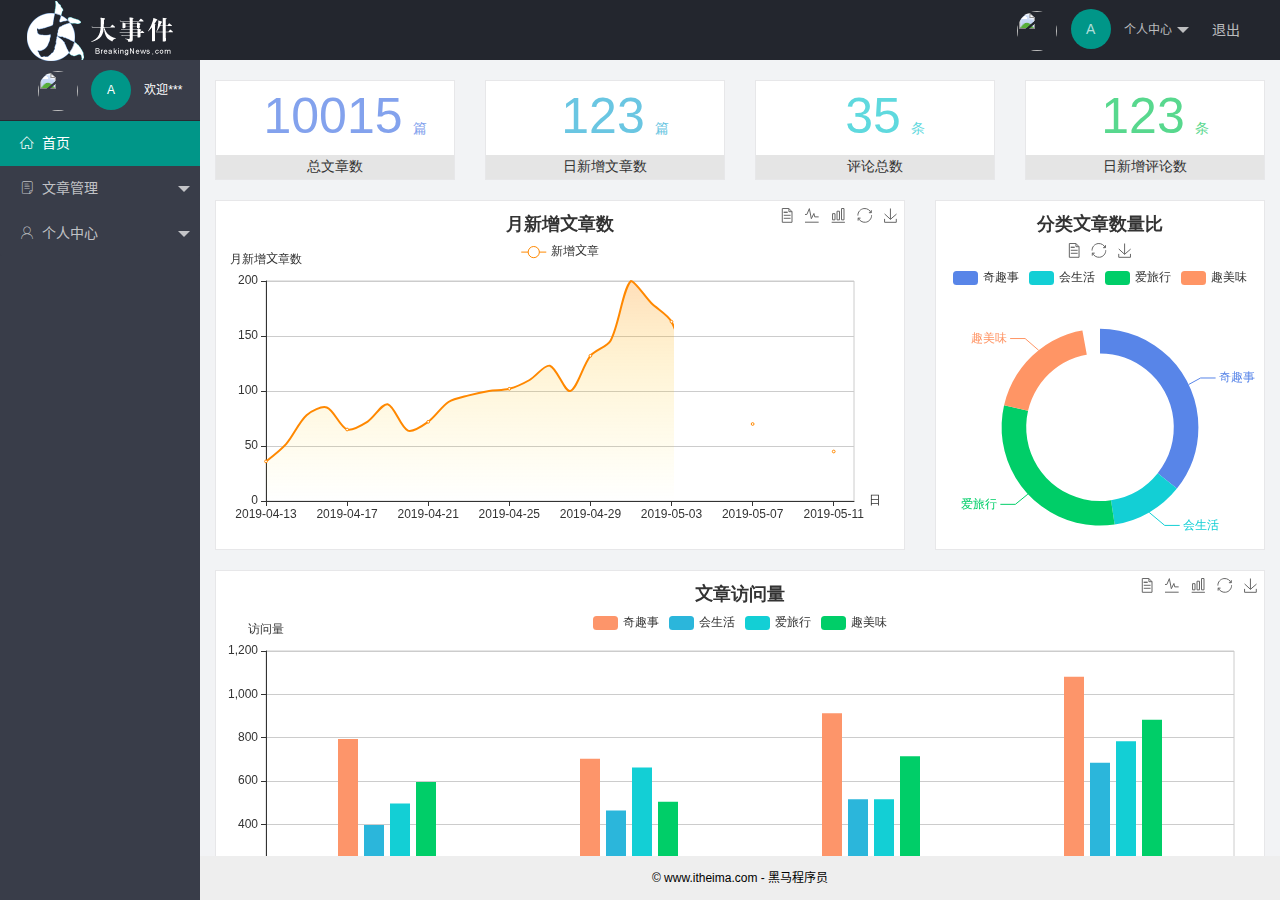
==== commit 20f5c2bb: "houtaizhuye" ====
--- a/index.html
+++ b/index.html
@@ -1,97 +1,105 @@
 <!DOCTYPE html>
-<html lang="en">
-  <head>
-    <meta charset="UTF-8" />
-    <meta name="viewport" content="width=device-width, initial-scale=1.0" />
+<html lang="zh-CN">
+
+<head>
+    <meta charset="UTF-8">
+    <meta name="viewport" content="width=device-width, initial-scale=1.0">
     <title>后台主页</title>
-    <!-- 导入 layui 的样式表 -->
-    <link rel="stylesheet" href="/assets/lib/layui/css/layui.css" />
-    <!-- 导入第三方图标库 -->
-    <link rel="stylesheet" href="/assets/fonts/iconfont.css" />
-    <!-- 导入自己的样式表 -->
-    <link rel="stylesheet" href="/assets/css/index.css" />
-  </head>
-  <body class="layui-layout-body">
+
+    <link rel="stylesheet" href="/assets/fonts/iconfont.css">
+    <link rel="stylesheet" href="/assets/lib/layui/css/layui.css">
+    <link rel="stylesheet" href="/assets/css/index.css">
+
+</head>
+
+<body class="layui-layout-body">
     <div class="layui-layout layui-layout-admin">
-      <div class="layui-header">
-        <div class="layui-logo">
-          <img src="/assets/images/logo.png" alt="" />
+        <div class="layui-header">
+            <div class="layui-logo">
+                <img src="/assets/images/logo.png" alt="">
+            </div>
+
+            <ul class="layui-nav layui-layout-right">
+                <li class="layui-nav-item">
+                    <a href="javascript:;" class="userinfo">
+                        <img src="http://t.cn/RCzsdCq" class="layui-nav-img">
+                        <span class="text-avatar">A</span> 个人中心
+                    </a>
+                    <dl class="layui-nav-child">
+                        <dd><a href="">基本资料</a></dd>
+                        <dd><a href="">更换头像</a></dd>
+                        <dd><a href="">重置密码</a></dd>
+                    </dl>
+                </li>
+                <li class="layui-nav-item"><a href="">退出</a></li>
+            </ul>
         </div>
-        <!-- 头部区域（可配合layui已有的水平导航） -->
-        <ul class="layui-nav layui-layout-right">
-          <li class="layui-nav-item">
-            <a href="javascript:;" class="userinfo">
-              <img src="http://t.cn/RCzsdCq" class="layui-nav-img" />
-              <span class="text-avatar">A</span>
-              个人中心
-            </a>
-            <dl class="layui-nav-child">
-              <dd><a href="">基本资料</a></dd>
-              <dd><a href="">更换头像</a></dd>
-              <dd><a href="">重置密码</a></dd>
-            </dl>
-          </li>
-          <li class="layui-nav-item">
-            <a href=""><span class="iconfont icon-tuichu"></span>退出</a>
-          </li>
-        </ul>
-      </div>
 
-      <div class="layui-side layui-bg-black">
-        <div class="layui-side-scroll">
-          <div class="userinfo">
-            <img src="http://t.cn/RCzsdCq" class="layui-nav-img" />
-            <span class="text-avatar">A</span>
-            <span id="welcome">欢迎 ***</span>
-          </div>
-          <!-- 左侧导航区域（可配合layui已有的垂直导航） -->
-          <ul class="layui-nav layui-nav-tree" lay-shrink="all">
-            <li class="layui-nav-item layui-this">
-              <a href="/home/dashboard.html" target="fm"><span class="iconfont icon-home"></span>首页</a>
-            </li>
-            <li class="layui-nav-item">
-              <a class="" href="javascript:;"><span class="iconfont icon-16"></span>文章管理</a>
-              <dl class="layui-nav-child">
-                <dd>
-                  <a href="javascript:;"><i class="layui-icon layui-icon-app"></i>文章类别</a>
-                </dd>
-                <dd>
-                  <a href="javascript:;"><i class="layui-icon layui-icon-app"></i>文章列表</a>
-                </dd>
-                <dd>
-                  <a href="javascript:;"><i class="layui-icon layui-icon-app"></i>发布文章</a>
-                </dd>
-              </dl>
-            </li>
-            <li class="layui-nav-item">
-              <a href="javascript:;"><span class="iconfont icon-user"></span>个人中心</a>
-              <dl class="layui-nav-child">
-                <dd>
-                  <a href="javascript:;"><i class="layui-icon layui-icon-app"></i>基本资料</a>
-                </dd>
-                <dd>
-                  <a href="javascript:;"><i class="layui-icon layui-icon-app"></i>更换头像</a>
-                </dd>
-                <dd>
-                  <a href="javascript:;"><i class="layui-icon layui-icon-app"></i>重置密码</a>
-                </dd>
-              </dl>
-            </li>
-          </ul>
+        <div class="layui-side layui-bg-black">
+            <div class="layui-side-scroll">
+                <div class="userinfo">
+                    <img src="http://t.cn/RCzsdCq" class="layui-nav-img">
+                    <span class="text-avatar">A</span>
+                    <span id="welcome">欢迎***</span>
+                </div>
+                <!-- 左侧导航区域（可配合layui已有的垂直导航） -->
+                <ul class="layui-nav layui-nav-tree" lay-shrink="all">
+                    <li class="layui-nav-item  layui-this">
+                        <a href="/home/dashboard.html" target="fm">
+                            <span class="iconfont icon-home"></span>首页</a>
+                    </li>
+                    <li class="layui-nav-item">
+                        <a class="" href="javascript:;"><span class="iconfont icon-16"></span>文章管理</a>
+                        <dl class="layui-nav-child">
+                            <dd>
+                                <a href="javascript:;"><span class="iconfont icon-16"></span>文章类别</a>
+                            </dd>
+                            <dd>
+                                <a href="javascript:;"> <span class="iconfont icon-16"></span>文章列表</a>
+                            </dd>
+                            <dd>
+                                <a href="javascript:;"> <span class="iconfont icon-16"></span>发布文章</a>
+                            </dd>
+                        </dl>
+                    </li>
+                    <li class="layui-nav-item">
+                        <a href="javascript:;">
+                            <span class="iconfont icon-user"></span>个人中心</a>
+                        <dl class="layui-nav-child">
+                            <dd>
+
+                                <a href="javascript:;"> <span class="iconfont icon-16"></span>基本资料</a>
+                            </dd>
+                            <dd>
+                                <a href="javascript:;"> <span class="iconfont icon-16"></span>更换头像</a>
+                            </dd>
+                            <dd>
+                                <a href="javascript:;"> <span class="iconfont icon-16"></span>重置密码</a>
+                            </dd>
+                        </dl>
+                    </li>
+                </ul>
+            </div>
         </div>
-      </div>
 
-      <div class="layui-body">
-        <!-- 内容主体区域 -->
-        <iframe name="fm" src="/home/dashboard.html" frameborder="0"></iframe>
-      </div>
+        <div class="layui-body">
+            <!-- 内容主体区域 -->
+            <iframe name="fm" src="/home/dashboard.html" frameborder="0"></iframe>
+        </div>
 
-      <div class="layui-footer">
-        <!-- 底部固定区域 -->
-        © www.itheima.com - 黑马程序员
-      </div>
+        <div class="layui-footer">
+            <!-- 底部固定区域 -->
+            © www.itheima.com - 黑马程序员
+        </div>
     </div>
     <!-- 导入 layui 的JS文件 -->
-    <script src="/assets/lib/layui/layui.all.js"></script>
-  </body>
-</html>
+    <script src='/assets/lib/layui/layui.all.js'></script>
+    <!-- 导入JQuery -->
+    <script src="/assets/lib/jquery.js"></script>
+    <!-- 导入配置的baseAPI -->
+    <script src='/assets/js/baseAPI.js'></script>
+    <!-- 导入自己的JS文件 -->
+    <script src="/assets/js/index.js"></script>
+</body>
+
+</html>--- a/assets/css/index.css
+++ b/assets/css/index.css
@@ -0,0 +1,47 @@
+.layui-footer {
+    text-align: center;
+    font-size: 12px;
+}
+
+.iconfont {
+    padding-right: 8px;
+}
+
+iframe {
+    height: 100%;
+    width: 100%;
+}
+
+.layui-body {
+    overflow: hidden;
+}
+
+.userinfo {
+    height: 60px;
+    line-height: 60px;
+    text-align: center;
+    font-size: 12px;
+    user-select: none;
+}
+
+.layui-side-scroll .userinfo {
+    border-bottom: 1px solid #282b33;
+}
+
+.layui-nav-img {
+    width: 40px;
+    height: 40px;
+}
+
+.text-avatar {
+    display: inline-block;
+    width: 40px;
+    height: 40px;
+    line-height: 40px;
+    text-align: center;
+    background-color: #009688;
+    border-radius: 50%;
+    /* position: relative;
+    top: 4px; */
+    margin-right: 10px;
+}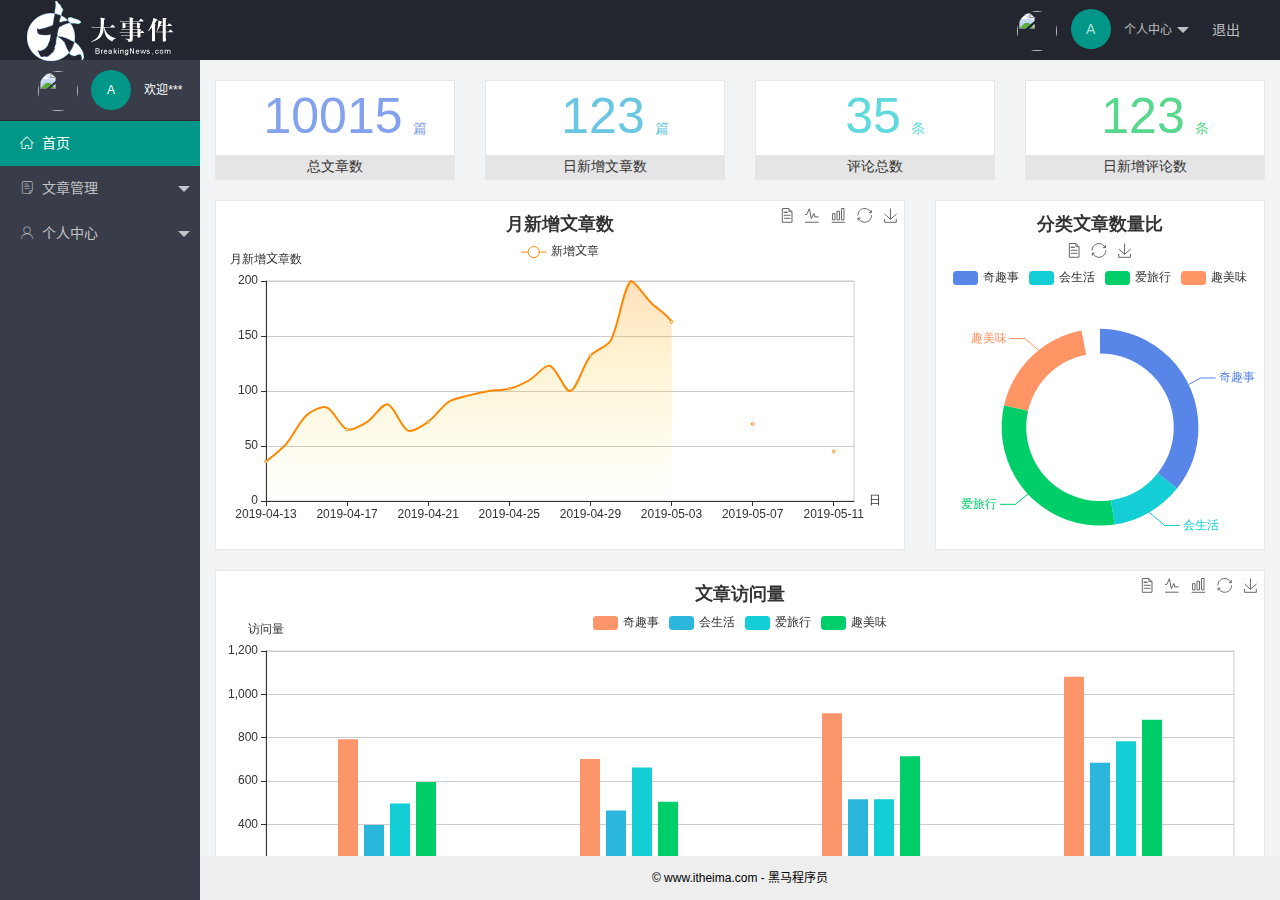
==== commit 04fdb6f6: "添加了JS" ====
--- a/index.html
+++ b/index.html
@@ -67,8 +67,8 @@
                             <span class="iconfont icon-user"></span>个人中心</a>
                         <dl class="layui-nav-child">
                             <dd>
-
-                                <a href="javascript:;"> <span class="iconfont icon-16"></span>基本资料</a>
+                                <a href="/user/user_info.html" target="fm"><i class="layui-icon layui-icon-app"></i>基本资料</a>
+                                <!-- <a href="javascript:;"> <span class="iconfont icon-16"></span>基本资料</a> -->
                             </dd>
                             <dd>
                                 <a href="javascript:;"> <span class="iconfont icon-16"></span>更换头像</a>
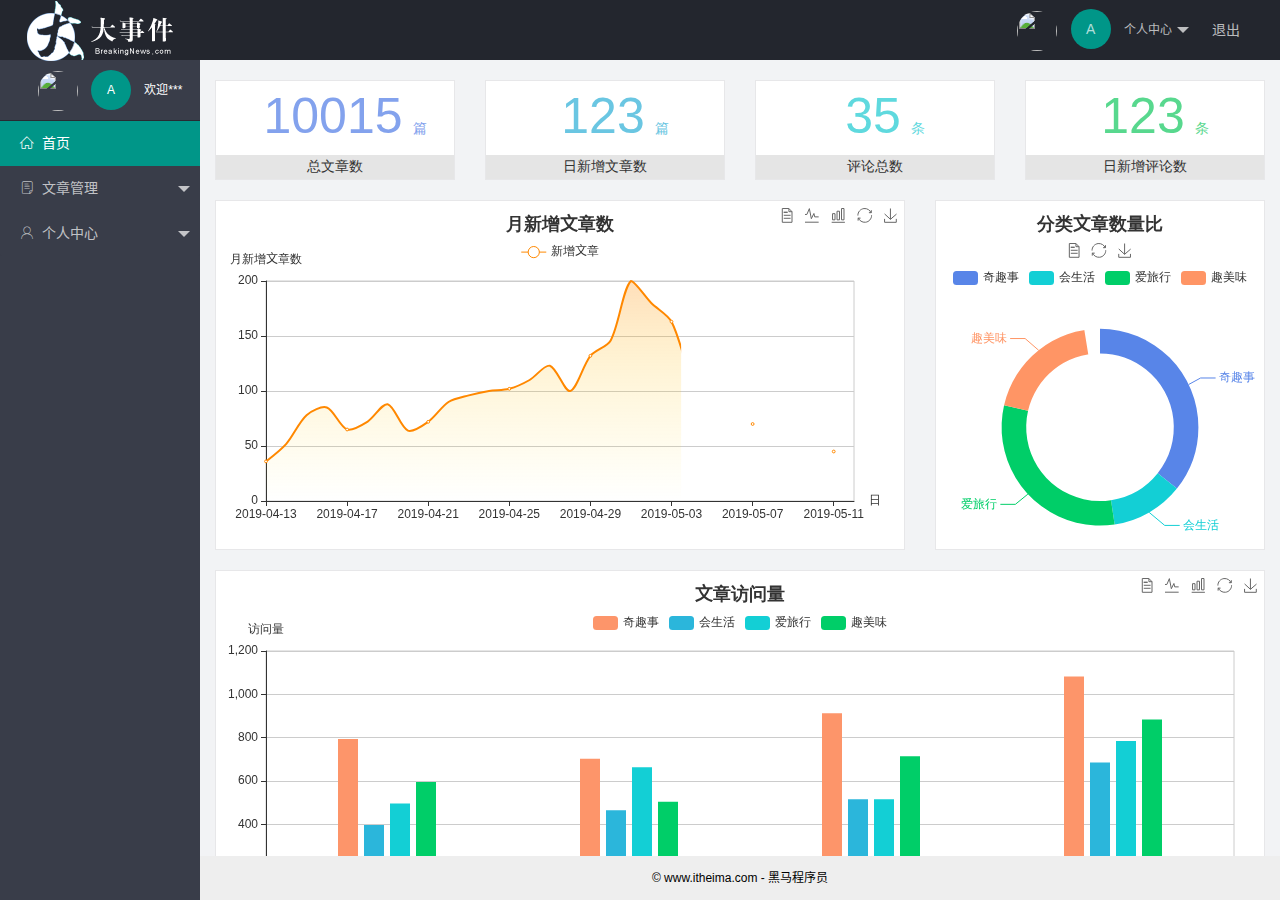
==== commit fde6492b: "添加了用户信息" ====
--- a/index.html
+++ b/index.html
@@ -31,7 +31,7 @@
                         <dd><a href="">重置密码</a></dd>
                     </dl>
                 </li>
-                <li class="layui-nav-item"><a href="">退出</a></li>
+                <li class="layui-nav-item"><a href="javascript:;" id="btnLogout">退出</a></li>
             </ul>
         </div>
 
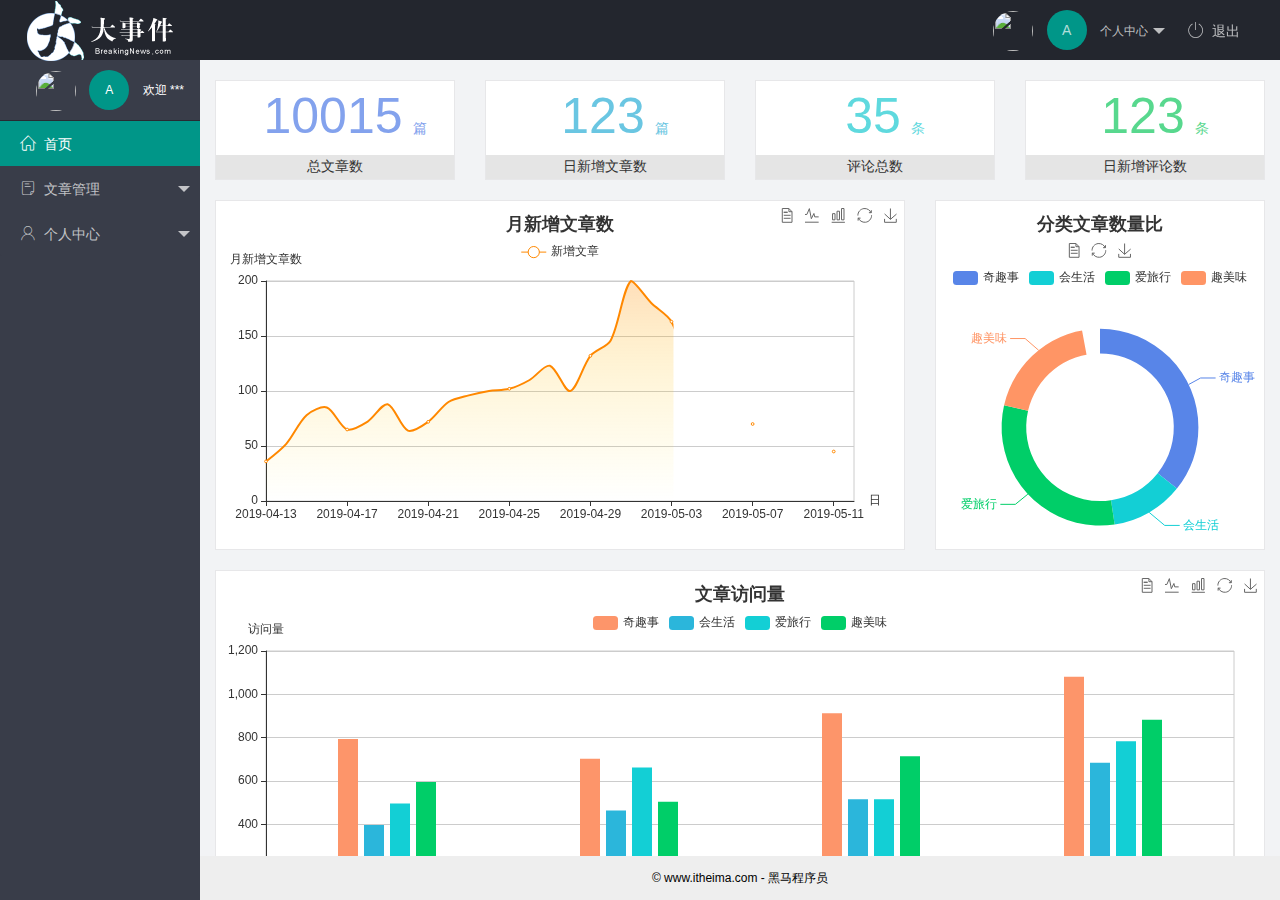
==== commit 89dbcc00: "添加了所有" ====
--- a/index.html
+++ b/index.html
@@ -1,80 +1,81 @@
 <!DOCTYPE html>
-<html lang="zh-CN">
+<html lang="en">
 
 <head>
-    <meta charset="UTF-8">
-    <meta name="viewport" content="width=device-width, initial-scale=1.0">
+    <meta charset="UTF-8" />
+    <meta name="viewport" content="width=device-width, initial-scale=1.0" />
     <title>后台主页</title>
-
-    <link rel="stylesheet" href="/assets/fonts/iconfont.css">
-    <link rel="stylesheet" href="/assets/lib/layui/css/layui.css">
-    <link rel="stylesheet" href="/assets/css/index.css">
-
+    <!-- 导入 layui 的样式表 -->
+    <link rel="stylesheet" href="/assets/lib/layui/css/layui.css" />
+    <!-- 导入第三方图标库 -->
+    <link rel="stylesheet" href="/assets/fonts/iconfont.css" />
+    <!-- 导入自己的样式表 -->
+    <link rel="stylesheet" href="/assets/css/index.css" />
 </head>
 
-<body class="layui-layout-body">
+
+<body>
     <div class="layui-layout layui-layout-admin">
         <div class="layui-header">
             <div class="layui-logo">
-                <img src="/assets/images/logo.png" alt="">
+                <img src="/assets/images/logo.png" alt="" />
             </div>
-
+            <!-- 头部区域（可配合layui已有的水平导航） -->
             <ul class="layui-nav layui-layout-right">
                 <li class="layui-nav-item">
                     <a href="javascript:;" class="userinfo">
-                        <img src="http://t.cn/RCzsdCq" class="layui-nav-img">
+                        <img src="http://t.cn/RCzsdCq" class="layui-nav-img" />
                         <span class="text-avatar">A</span> 个人中心
                     </a>
                     <dl class="layui-nav-child">
-                        <dd><a href="">基本资料</a></dd>
-                        <dd><a href="">更换头像</a></dd>
-                        <dd><a href="">重置密码</a></dd>
+                        <dd><a href="/user/user_info.html" target="fm">基本资料</a></dd>
+                        <dd><a href="/user/user_avatar.html" target="fm">更换头像</a></dd>
+                        <dd><a href="/user/user_pwd.html" target="fm">重置密码</a></dd>
                     </dl>
                 </li>
-                <li class="layui-nav-item"><a href="javascript:;" id="btnLogout">退出</a></li>
+                <li class="layui-nav-item">
+                    <a href="javascript:;" id="btnLogout"><span class="iconfont icon-tuichu"></span>退出</a>
+                </li>
             </ul>
         </div>
 
         <div class="layui-side layui-bg-black">
             <div class="layui-side-scroll">
                 <div class="userinfo">
-                    <img src="http://t.cn/RCzsdCq" class="layui-nav-img">
+                    <img src="http://t.cn/RCzsdCq" class="layui-nav-img" />
                     <span class="text-avatar">A</span>
-                    <span id="welcome">欢迎***</span>
+                    <span id="welcome">欢迎 ***</span>
                 </div>
                 <!-- 左侧导航区域（可配合layui已有的垂直导航） -->
                 <ul class="layui-nav layui-nav-tree" lay-shrink="all">
-                    <li class="layui-nav-item  layui-this">
-                        <a href="/home/dashboard.html" target="fm">
-                            <span class="iconfont icon-home"></span>首页</a>
+                    <li class="layui-nav-item layui-this">
+                        <a href="/home/dashboard.html" target="fm"><span class="iconfont icon-home"></span>首页</a>
                     </li>
                     <li class="layui-nav-item">
                         <a class="" href="javascript:;"><span class="iconfont icon-16"></span>文章管理</a>
                         <dl class="layui-nav-child">
                             <dd>
-                                <a href="javascript:;"><span class="iconfont icon-16"></span>文章类别</a>
+                                <a href="/article/art_cate.html" target="fm"><i class="layui-icon layui-icon-app"></i>文章类别</a>
                             </dd>
                             <dd>
-                                <a href="javascript:;"> <span class="iconfont icon-16"></span>文章列表</a>
+                                <a href="/article/art_list.html" target="fm"><i class="layui-icon layui-icon-app"></i>文章列表</a>
                             </dd>
                             <dd>
-                                <a href="javascript:;"> <span class="iconfont icon-16"></span>发布文章</a>
+                                <a href="/article/art_pub.html" target="fm"><i class="layui-icon layui-icon-app"></i>发布文章</a>
                             </dd>
                         </dl>
                     </li>
                     <li class="layui-nav-item">
-                        <a href="javascript:;">
-                            <span class="iconfont icon-user"></span>个人中心</a>
+                        <a href="javascript:;"><span class="iconfont icon-user"></span>个人中心</a>
                         <dl class="layui-nav-child">
                             <dd>
                                 <a href="/user/user_info.html" target="fm"><i class="layui-icon layui-icon-app"></i>基本资料</a>
-                                <!-- <a href="javascript:;"> <span class="iconfont icon-16"></span>基本资料</a> -->
                             </dd>
                             <dd>
-                                <a href="javascript:;"> <span class="iconfont icon-16"></span>更换头像</a>
+                                <a href="/user/user_avatar.html" target="fm"><i class="layui-icon layui-icon-app"></i>更换头像</a>
                             </dd>
                             <dd>
-                                <a href="javascript:;"> <span class="iconfont icon-16"></span>重置密码</a>
+                                <a href="/user/user_pwd.html" target="fm"><i class="layui-icon layui-icon-app"></i>重置密码</a>
                             </dd>
                         </dl>
                     </li>
@@ -93,13 +94,14 @@
         </div>
     </div>
     <!-- 导入 layui 的JS文件 -->
-    <script src='/assets/lib/layui/layui.all.js'></script>
-    <!-- 导入JQuery -->
+    <script src="/assets/lib/layui/layui.all.js"></script>
+    <!-- 导入 jQuery -->
     <script src="/assets/lib/jquery.js"></script>
-    <!-- 导入配置的baseAPI -->
-    <script src='/assets/js/baseAPI.js'></script>
-    <!-- 导入自己的JS文件 -->
+    <!-- 导入自己封装的 baseAPI -->
+    <script src="/assets/js/baseAPI.js"></script>
+    <!-- 导入自己的 js 文件 -->
     <script src="/assets/js/index.js"></script>
 </body>
 
+
 </html>